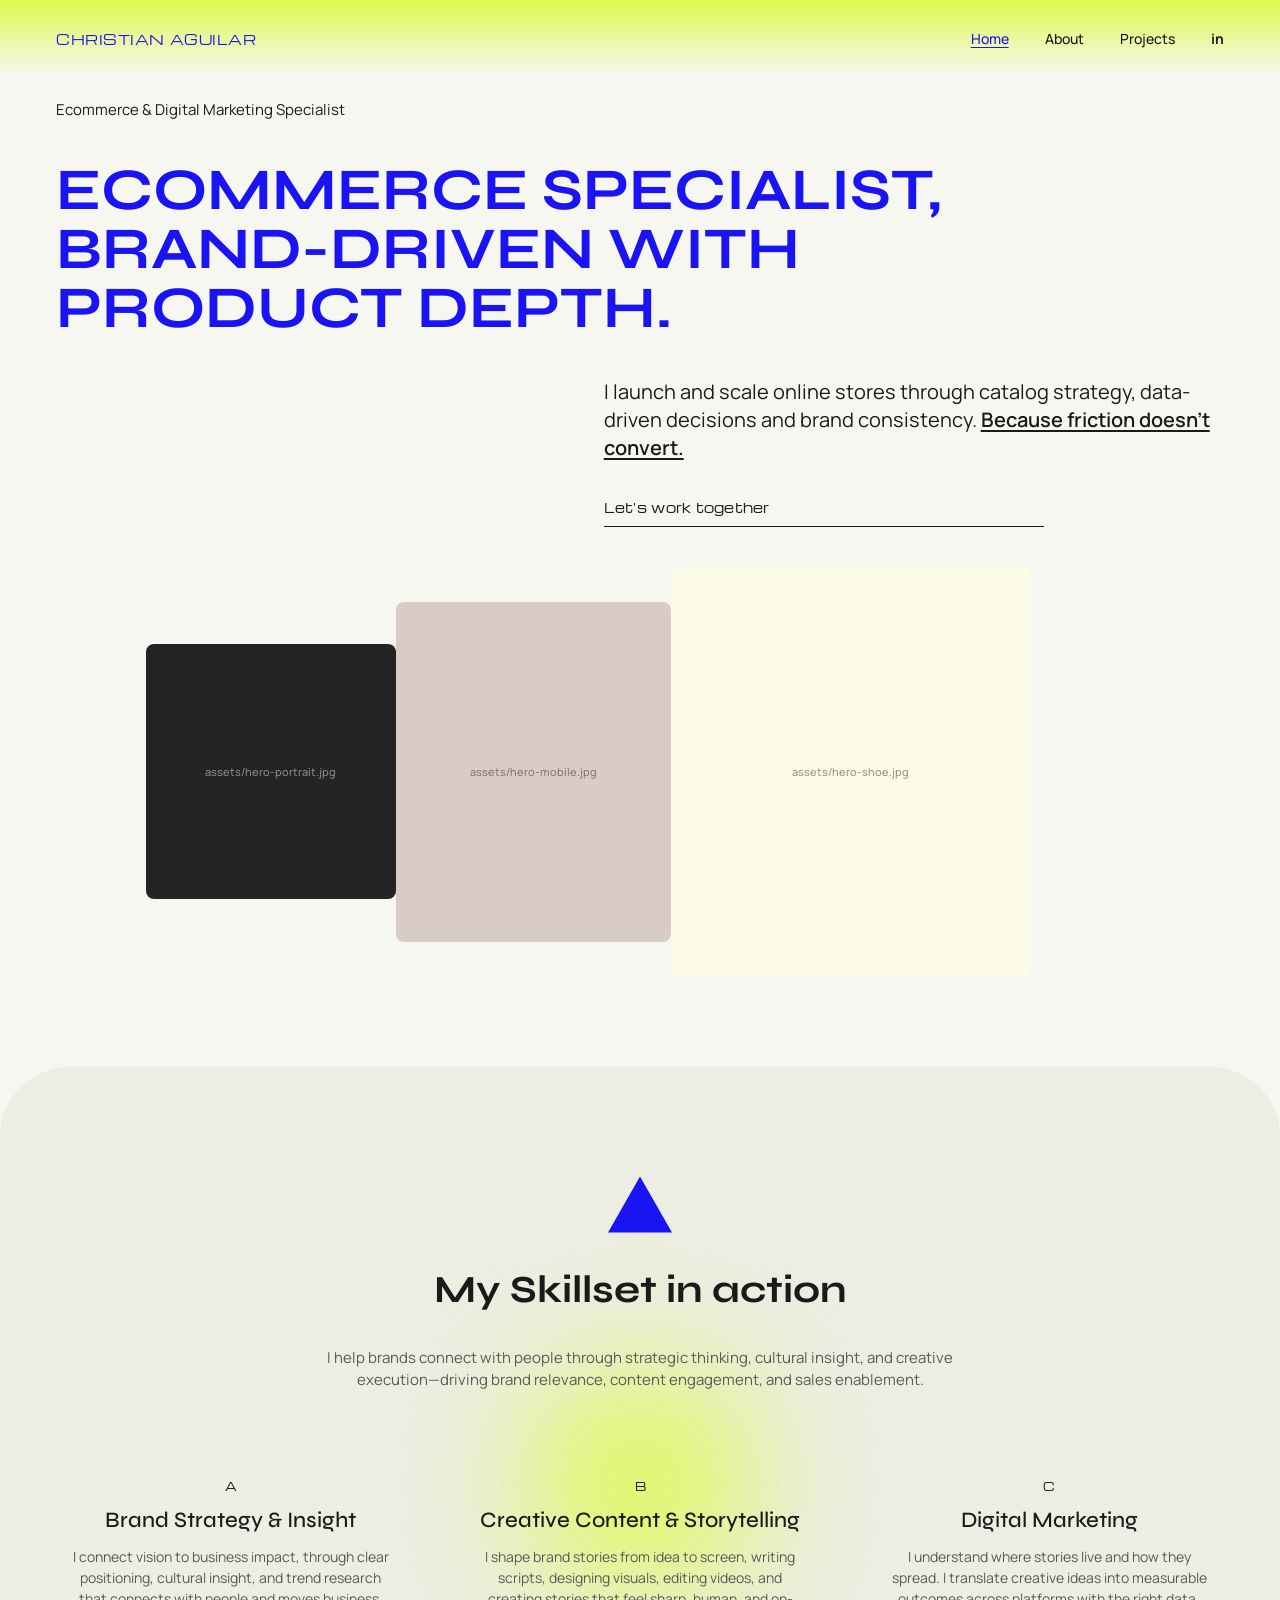
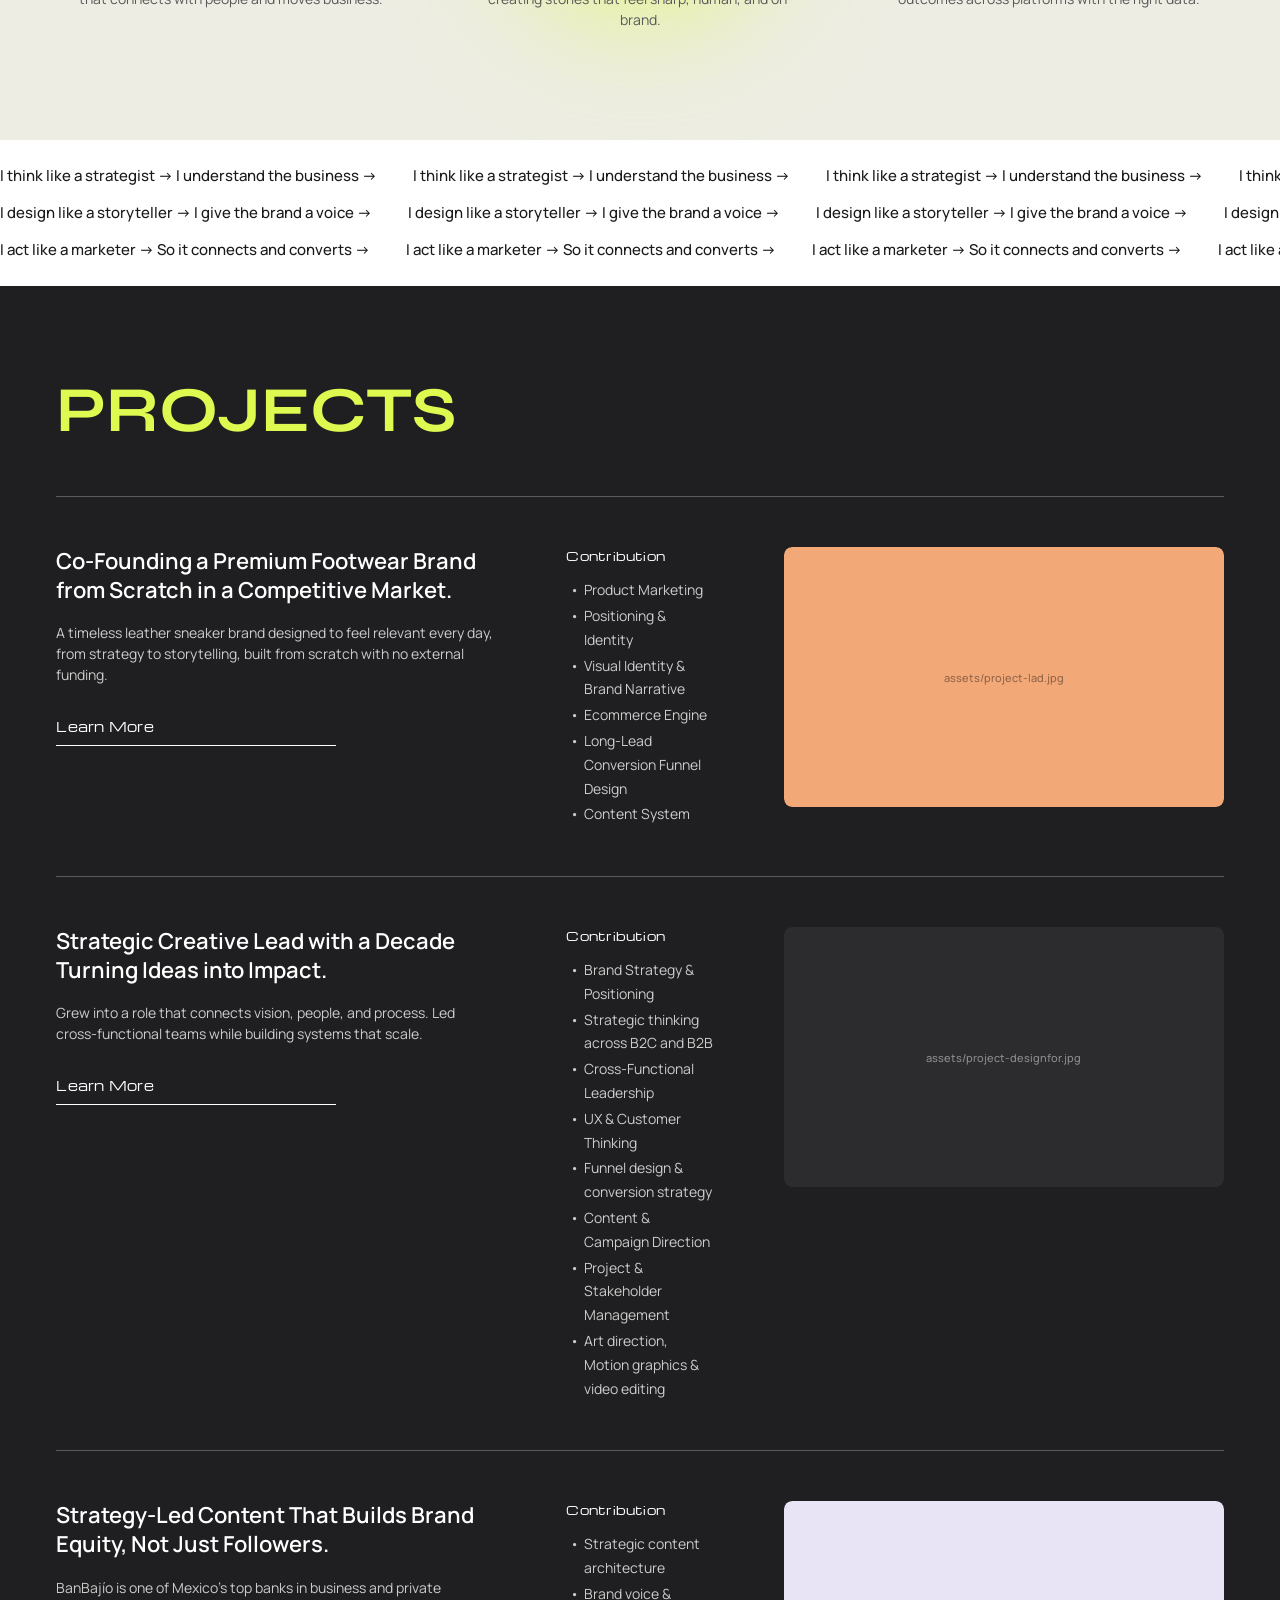
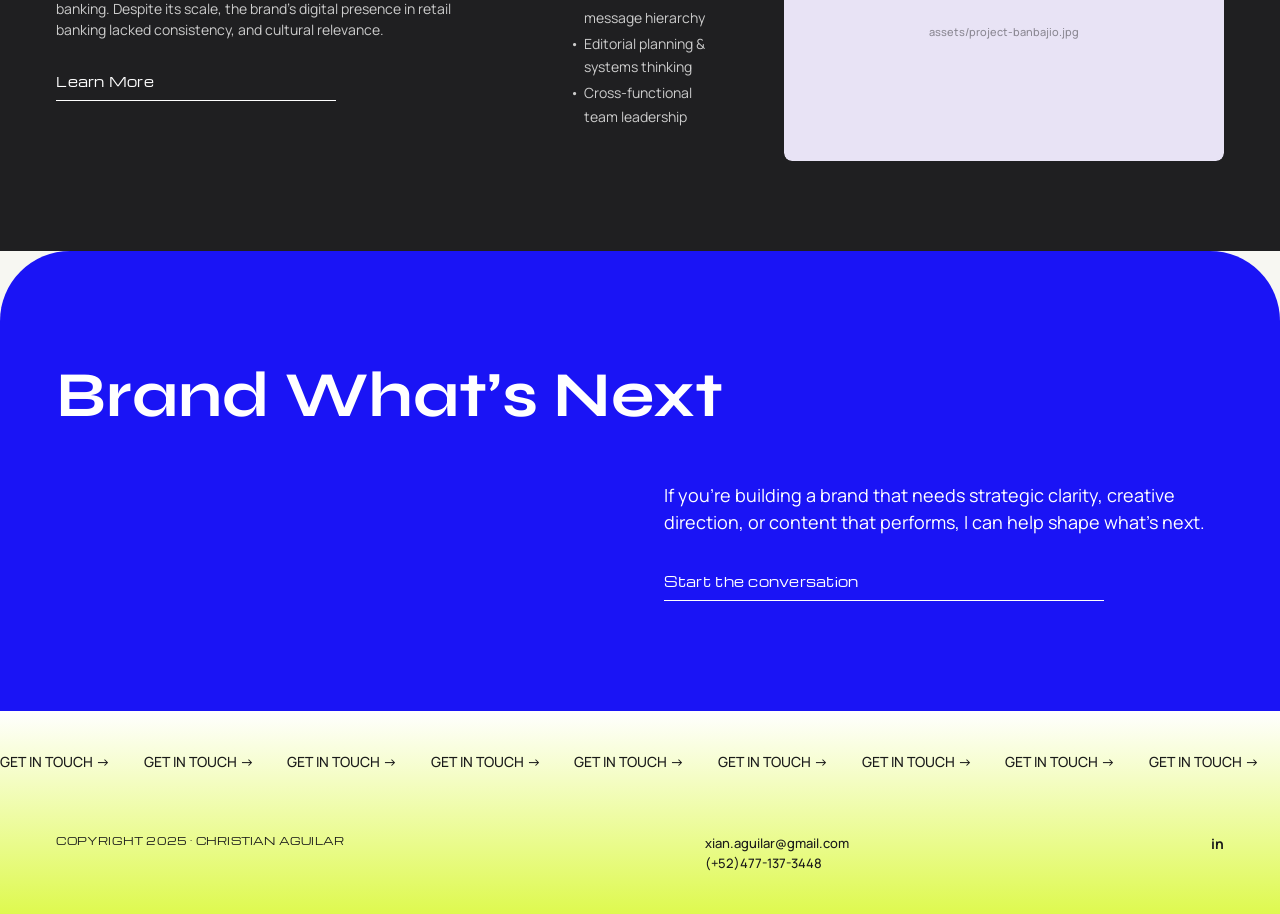
==== index.html @ 2eecaa53 "Add files via upload" ====
<!doctype html>
<html lang="en">
<head>
<meta charset="utf-8">
<meta name="viewport" content="width=device-width, initial-scale=1">
<title>Christian Aguilar — Ecommerce &amp; Digital Marketing Specialist</title>
<meta name="description" content="Ecommerce and digital marketing specialist, brand-driven with product depth. I launch and scale online stores through catalog strategy, data-driven decisions and brand consistency.">
<link rel="preconnect" href="https://fonts.googleapis.com">
<link rel="preconnect" href="https://fonts.gstatic.com" crossorigin>
<link href="https://fonts.googleapis.com/css2?family=Manrope:wght@300;400;500;600;700&family=Michroma&family=Syne:wght@500;700&display=swap" rel="stylesheet">
<link rel="stylesheet" href="css/styles.css">
</head>
<body>
<header class="site-header"><a class="logo" href="index.html">CHRISTIAN AGUILAR</a><nav aria-label="Main"><a href="index.html" class="current">Home</a><a href="index.html#about">About</a><a href="index.html#projects">Projects</a><a href="#" class="in" aria-label="LinkedIn">in</a></nav></header>
<main>
<section class="hero">
  <div class="wrap">
    <p class="eyebrow">Ecommerce &amp; Digital Marketing Specialist</p>
    <h1>Ecommerce specialist, brand-driven with product depth.</h1>
    <div class="intro">
      <div class="intro-col">
        <p>I launch and scale online stores through catalog strategy, data-driven decisions and brand consistency. <strong class="ul">Because friction doesn’t convert.</strong></p>
        <a class="link" href="mailto:xian.aguilar@gmail.com">Let's work together</a>
      </div>
    </div>
    <div class="hero-images">
      <div class="slot g250 dark" data-img="hero-portrait" data-label="assets/hero-portrait.jpg" style="--ar:250/255;--c:#242426" role="img" aria-label="Portrait"></div>
      <div class="slot g275" data-img="hero-mobile" data-label="assets/hero-mobile.jpg" style="--ar:275/340;--c:#d9ccc4" role="img" aria-label="Mobile storefront mockup"></div>
      <div class="slot g360" data-img="hero-shoe" data-label="assets/hero-shoe.jpg" style="--ar:360/410;--c:#fbfbe6" role="img" aria-label="Product shoe"></div>
    </div>
  </div>
</section>
<section class="skillset" id="about">
  <span class="triangle" aria-hidden="true"></span>
  <h2>My Skillset in action</h2>
  <p class="lead">I help brands connect with people through strategic thinking, cultural insight, and creative execution—driving brand relevance, content engagement, and sales enablement.</p>
  <div class="skills"><div class="skill"><span class="letter">A</span><h3>Brand Strategy &amp; Insight</h3><p>I connect vision to business impact, through clear positioning, cultural insight, and trend research that connects with people and moves business.</p></div><div class="skill"><span class="letter">B</span><h3>Creative Content &amp; Storytelling</h3><p>I shape brand stories from idea to screen, writing scripts, designing visuals, editing videos, and creating stories that feel sharp, human, and on-brand.</p></div><div class="skill"><span class="letter">C</span><h3>Digital Marketing</h3><p>I understand where stories live and how they spread. I translate creative ideas into measurable outcomes across platforms with the right data.</p></div></div>
</section>
<section class="marquees" aria-label="How I work">
  <div class="marquee" aria-hidden="true"><div class="marquee-track"><div class="group"><span>I think like a strategist → I understand the business →</span><span>I think like a strategist → I understand the business →</span><span>I think like a strategist → I understand the business →</span><span>I think like a strategist → I understand the business →</span><span>I think like a strategist → I understand the business →</span><span>I think like a strategist → I understand the business →</span></div><div class="group"><span>I think like a strategist → I understand the business →</span><span>I think like a strategist → I understand the business →</span><span>I think like a strategist → I understand the business →</span><span>I think like a strategist → I understand the business →</span><span>I think like a strategist → I understand the business →</span><span>I think like a strategist → I understand the business →</span></div></div></div>
  <div class="marquee rev" aria-hidden="true"><div class="marquee-track"><div class="group"><span>I design like a storyteller → I give the brand a voice →</span><span>I design like a storyteller → I give the brand a voice →</span><span>I design like a storyteller → I give the brand a voice →</span><span>I design like a storyteller → I give the brand a voice →</span><span>I design like a storyteller → I give the brand a voice →</span><span>I design like a storyteller → I give the brand a voice →</span></div><div class="group"><span>I design like a storyteller → I give the brand a voice →</span><span>I design like a storyteller → I give the brand a voice →</span><span>I design like a storyteller → I give the brand a voice →</span><span>I design like a storyteller → I give the brand a voice →</span><span>I design like a storyteller → I give the brand a voice →</span><span>I design like a storyteller → I give the brand a voice →</span></div></div></div>
  <div class="marquee" aria-hidden="true"><div class="marquee-track"><div class="group"><span>I act like a marketer → So it connects and converts →</span><span>I act like a marketer → So it connects and converts →</span><span>I act like a marketer → So it connects and converts →</span><span>I act like a marketer → So it connects and converts →</span><span>I act like a marketer → So it connects and converts →</span><span>I act like a marketer → So it connects and converts →</span></div><div class="group"><span>I act like a marketer → So it connects and converts →</span><span>I act like a marketer → So it connects and converts →</span><span>I act like a marketer → So it connects and converts →</span><span>I act like a marketer → So it connects and converts →</span><span>I act like a marketer → So it connects and converts →</span><span>I act like a marketer → So it connects and converts →</span></div></div></div>
</section>
<section class="projects" id="projects">
  <h2>Projects</h2>
  <article class="project"><div class="project-info"><h3>Co-Founding a Premium Footwear Brand from Scratch in a Competitive Market.</h3><p>A timeless leather sneaker brand designed to feel relevant every day, from strategy to storytelling, built from scratch with no external funding.</p><a class="link" href="lad.html">Learn More</a></div><div class="project-contrib"><h4>Contribution</h4><ul class="dots"><li>Product Marketing</li><li>Positioning &amp; Identity</li><li>Visual Identity &amp; Brand Narrative</li><li>Ecommerce Engine</li><li>Long-Lead Conversion Funnel Design</li><li>Content System</li></ul></div><a class="project-img" href="lad.html" tabindex="-1" aria-hidden="true"><div class="slot " data-img="project-lad" data-label="assets/project-lad.jpg" style="--ar:440/260;--c:#f3a878" role="img" aria-label="L-A-D premium footwear brand"></div></a></article><article class="project"><div class="project-info"><h3>Strategic Creative Lead with a Decade Turning Ideas into Impact.</h3><p>Grew into a role that connects vision, people, and process. Led cross-functional teams while building systems that scale.</p><a class="link" href="designfor.html">Learn More</a></div><div class="project-contrib"><h4>Contribution</h4><ul class="dots"><li>Brand Strategy &amp; Positioning</li><li>Strategic thinking across B2C and B2B</li><li>Cross-Functional Leadership</li><li>UX &amp; Customer Thinking</li><li>Funnel design &amp; conversion strategy</li><li>Content &amp; Campaign Direction</li><li>Project &amp; Stakeholder Management</li><li>Art direction, Motion graphics &amp; video editing</li></ul></div><a class="project-img" href="designfor.html" tabindex="-1" aria-hidden="true"><div class="slot dark" data-img="project-designfor" data-label="assets/project-designfor.jpg" style="--ar:440/260;--c:#2c2c2e" role="img" aria-label="Designfor brand and web work"></div></a></article><article class="project"><div class="project-info"><h3>Strategy-Led Content That Builds Brand Equity, Not Just Followers.</h3><p>BanBajío is one of Mexico's top banks in business and private banking. Despite its scale, the brand's digital presence in retail banking lacked consistency, and cultural relevance.</p><a class="link" href="banbajio.html">Learn More</a></div><div class="project-contrib"><h4>Contribution</h4><ul class="dots"><li>Strategic content architecture</li><li>Brand voice &amp; message hierarchy</li><li>Editorial planning &amp; systems thinking</li><li>Cross-functional team leadership</li></ul></div><a class="project-img" href="banbajio.html" tabindex="-1" aria-hidden="true"><div class="slot " data-img="project-banbajio" data-label="assets/project-banbajio.jpg" style="--ar:440/260;--c:#e8e3f5" role="img" aria-label="BanBajío content collage"></div></a></article>
</section>
<section class="cta-section">
  <h2>Brand What’s Next</h2>
  <div class="cta-body"><div>
    <p>If you're building a brand that needs strategic clarity, creative direction, or content that performs, I can help shape what's next.</p>
    <a class="link" href="mailto:xian.aguilar@gmail.com">Start the conversation</a>
  </div></div>
</section>
</main>
<footer class="site-footer"><div class="marquee" aria-hidden="true"><div class="marquee-track"><div class="group"><span>GET IN TOUCH →</span><span>GET IN TOUCH →</span><span>GET IN TOUCH →</span><span>GET IN TOUCH →</span><span>GET IN TOUCH →</span><span>GET IN TOUCH →</span></div><div class="group"><span>GET IN TOUCH →</span><span>GET IN TOUCH →</span><span>GET IN TOUCH →</span><span>GET IN TOUCH →</span><span>GET IN TOUCH →</span><span>GET IN TOUCH →</span></div></div></div><div class="footer-info"><p class="copy">COPYRIGHT 2025 · CHRISTIAN AGUILAR</p><p class="contact"><a href="mailto:xian.aguilar@gmail.com">xian.aguilar@gmail.com</a><br><a href="tel:+524771373448">(+52)477-137-3448</a></p><a href="#" class="in" aria-label="LinkedIn">in</a></div></footer>
<script src="js/main.js" defer></script>
</body>
</html>
---- css/styles.css ----
:root{
  --blue:#1a14f5; --lime:#def94f; --lime-b:#d9f24d; --dark:#1f1f21; --cream:#f7f7f2;
  --beige:#edede3; --lav:#ededf7; --ink:#1a1a1a; --muted:#595959; --olive:#8c9e33;
  --pad:clamp(20px,4.4vw,64px);
}
*{box-sizing:border-box;margin:0;padding:0}
html{scroll-behavior:smooth}
body{font-family:Manrope,system-ui,-apple-system,Segoe UI,sans-serif;background:var(--cream);color:var(--ink);line-height:1.55;-webkit-font-smoothing:antialiased;overflow-x:hidden}
a{color:inherit}
img,svg{display:block;max-width:100%}
h1,h2,h3,h4{font-family:Syne,Manrope,sans-serif;font-weight:700;line-height:1.1}
p{font-size:14px}
.muted{color:var(--muted)}

/* ---------- header ---------- */
.site-header{display:flex;justify-content:space-between;align-items:center;gap:20px;padding:28px var(--pad);background:linear-gradient(180deg,var(--lime),var(--cream))}
.logo{font:400 13px Michroma,sans-serif;letter-spacing:.04em;color:var(--blue);text-decoration:none;white-space:nowrap}
.site-header nav{display:flex;gap:36px;font-size:14px;font-weight:500}
.site-header nav a{text-decoration:none;transition:opacity .2s}
.site-header nav a:hover{opacity:.55}
.site-header nav a.current{color:var(--blue);text-decoration:underline;text-underline-offset:3px}
.site-header nav a.in{font-weight:700}

/* ---------- shared bits ---------- */
.link,.cta{display:inline-block;font:400 13px Michroma,sans-serif;letter-spacing:.02em;text-decoration:none;padding-bottom:10px;border-bottom:1px solid currentColor;min-width:min(440px,100%);transition:transform .25s,opacity .25s}
.link:hover{transform:translateX(6px);opacity:.75}
.slot{position:relative;overflow:hidden;border-radius:8px;background:var(--c,#ddd);aspect-ratio:var(--ar,4/3);width:100%}
.slot::after{content:attr(data-label);position:absolute;inset:0;display:grid;place-items:center;padding:12px;text-align:center;font:500 11px Manrope,sans-serif;color:rgba(0,0,0,.4);word-break:break-all}
.slot.dark::after,.slot.phone::after{color:rgba(255,255,255,.45)}
.slot.loaded::after{display:none}
.slot img{position:absolute;inset:0;width:100%;height:100%;object-fit:cover}
.slot.phone{border-radius:28px}
.ul{text-decoration:underline;text-underline-offset:3px;font-weight:600}

/* ---------- marquee ---------- */
.marquee{overflow:hidden;white-space:nowrap}
.marquee-track{display:flex;width:max-content;animation:scroll 45s linear infinite}
.marquee.rev .marquee-track{animation-direction:reverse}
.marquee .group{display:flex}
.marquee .group span{padding-right:2.4em}
@keyframes scroll{to{transform:translateX(-50%)}}
@media (prefers-reduced-motion:reduce){.marquee-track{animation:none}}

/* ---------- home: hero ---------- */
.hero{padding:20px var(--pad) 90px}
.eyebrow{font-size:15px}
.hero h1{margin-top:40px;font-size:clamp(34px,4.6vw,64px);line-height:1;text-transform:uppercase;color:var(--blue);max-width:1000px}
.intro{display:flex;justify-content:flex-end;margin-top:40px}
.intro-col{width:min(620px,100%);display:grid;gap:36px;justify-items:start}
.intro-col p{font-size:20px;line-height:1.4}
.hero-images{display:flex;align-items:center;width:min(885px,100%);margin:40px 0 0 clamp(0px,7vw,100px)}
.hero-images .slot{flex:1 1 0}
.hero-images .g250{flex-grow:250}.hero-images .g275{flex-grow:275}.hero-images .g360{flex-grow:360}

/* ---------- home: skillset ---------- */
.skillset{position:relative;overflow:hidden;background:var(--beige);border-radius:70px 70px 0 0;padding:110px var(--pad);text-align:center;display:grid;justify-items:center;gap:36px}
.skillset::before{content:"";position:absolute;width:220px;height:220px;border-radius:50%;background:var(--lime);filter:blur(70px);left:50%;top:62%;transform:translate(-50%,-50%)}
.skillset>*{position:relative}
.triangle{width:64px;height:56px;background:var(--blue);clip-path:polygon(50% 0,100% 100%,0 100%)}
.skillset h2{font-size:clamp(28px,3vw,40px)}
.lead{max-width:640px;font-size:15px;color:var(--muted);line-height:1.5}
.skills{display:grid;grid-template-columns:repeat(3,1fr);gap:60px;padding-top:50px;width:100%}
.skill{display:grid;gap:14px;justify-items:center;align-content:start}
.skill .letter{font:400 11px Michroma,sans-serif}
.skill h3{font-weight:500;font-size:22px}
.skill p{max-width:330px;color:var(--muted);line-height:1.5}

/* ---------- home: marquees ---------- */
.marquees{background:#fff;padding:24px 0;display:grid;gap:14px;font-size:15px;font-weight:500}

/* ---------- home: projects ---------- */
.projects{background:var(--dark);color:#fff;padding:90px var(--pad) 40px}
.projects h2{color:var(--lime);font-size:clamp(40px,5vw,64px);text-transform:uppercase;margin-bottom:50px}
.project{display:grid;grid-template-columns:minmax(0,440px) minmax(0,1fr) minmax(0,440px);gap:70px;padding:50px 0;border-top:1px solid #59595e;align-items:start}
.project-info{display:grid;gap:18px;align-content:start;justify-items:start}
.project-info h3{font-family:Manrope,sans-serif;font-weight:600;font-size:22px;line-height:1.3}
.project-info p{color:#ccc;line-height:1.5}
.project-info .link{margin-top:14px;min-width:min(280px,100%)}
.project-contrib h4{font:400 12px Michroma,sans-serif;letter-spacing:.02em;margin-bottom:14px}
.dots{list-style:none;display:grid;gap:2px}
.dots li{font-size:14px;color:#ccc;line-height:1.7;padding-left:18px;position:relative}
.dots li::before{content:"•";position:absolute;left:4px}
.project-img{display:block;border-radius:8px;overflow:hidden}
.project-img .slot{transition:transform .5s}
.project-img:hover .slot{transform:scale(1.04)}

/* ---------- home: CTA ---------- */
.cta-section{background:var(--blue);color:#fff;border-radius:70px 70px 0 0;padding:110px var(--pad)}
.cta-section h2{font-size:clamp(40px,5vw,64px)}
.cta-body{display:flex;justify-content:flex-end;margin-top:50px}
.cta-body>div{width:min(560px,100%);display:grid;gap:36px;justify-items:start}
.cta-body p{font-size:18px;line-height:1.5}

/* ---------- footer ---------- */
.site-footer{background:linear-gradient(180deg,#fff,var(--lime));padding:40px 0}
.site-footer .marquee{font-size:14px;font-weight:500}
.footer-info{display:flex;justify-content:space-between;gap:24px;flex-wrap:wrap;padding:60px var(--pad) 0}
.copy{font:400 10px Michroma,sans-serif;letter-spacing:.02em}
.contact{font-size:13px;font-weight:500;line-height:1.6}
.contact a,.footer-info .in{text-decoration:none}
.footer-info .in{font-weight:700;font-size:14px}

/* ---------- case pages ---------- */
.case-title{padding:30px var(--pad)}
.case-title h1{font-size:clamp(30px,3.9vw,46px);text-transform:uppercase;color:var(--blue);max-width:1000px;line-height:1.1}
.info{display:grid;grid-template-columns:300px 300px minmax(0,1fr);gap:60px;padding:30px var(--pad)}
.info h2{font-size:18px;font-weight:500;margin-bottom:14px}
.info h2.client{font-size:20px;font-weight:700;text-decoration:underline;text-underline-offset:4px}
.info p{margin-bottom:14px;color:var(--muted);line-height:1.55;font-size:13px}
.info .muted{font-size:13px}
.blist{list-style:none;display:grid;gap:12px}
.blist li{position:relative;padding-left:14px;font-size:13px;line-height:1.5}
.blist li::before{content:"•";position:absolute;left:0}
.blist strong{display:block;font-weight:700}
.blist span{display:block;color:var(--muted);font-size:12px;line-height:1.5}
.blist.plain{gap:8px}

.figure,.hero-shot,.duo{padding:40px var(--pad)}
.figure .slot{max-width:1000px;margin:0 auto}
.figure figcaption{text-align:center;font-size:12px;color:var(--muted);margin-top:16px}
.hero-shot .slot{max-width:640px;margin:0 auto}
.duo{display:flex;justify-content:center;gap:clamp(16px,4vw,60px)}
.duo .slot{flex:1 1 0;max-width:560px}

.approach{background:var(--lav);padding:90px var(--pad);display:grid;grid-template-columns:minmax(0,520px) minmax(0,1fr);gap:110px;align-items:start}
.approach h2{font-size:20px;font-weight:500;color:var(--blue);margin-bottom:16px}
.intro-p{color:var(--muted);line-height:1.55;font-size:13px;margin-bottom:18px}
.stats{display:grid;grid-template-columns:repeat(auto-fit,minmax(170px,1fr));gap:20px;align-items:start}
.stat{display:grid;gap:14px}
.card{background:#fff;border:2px solid var(--lime-b);padding:22px 20px;display:grid;gap:8px;min-height:180px;align-content:space-between}
.card h3{font-size:16px;font-weight:500}
.num{font-family:Syne,sans-serif;font-weight:700;font-size:clamp(34px,3.4vw,46px);color:var(--blue);text-align:center;white-space:nowrap;line-height:1.1}
.cap{font-size:12px;color:var(--muted);text-align:center}
.sub{font-size:11px;color:var(--muted);text-align:center}

.steps{padding:90px var(--pad);display:grid;justify-items:center;gap:26px;text-align:center}
.steps h2{font-size:clamp(28px,3.4vw,40px);text-transform:uppercase;color:var(--blue)}
.sub-title{font-weight:500;font-size:16px;color:var(--blue)}
.steps hr{width:min(900px,100%);border:0;border-top:1px solid var(--blue)}
.step-grid{display:grid;grid-template-columns:repeat(4,minmax(0,1fr));gap:20px;padding-top:20px;width:100%}
.step{background:#fff;border:1px solid var(--blue);border-radius:6px;padding:28px 22px;display:grid;gap:14px;justify-items:center;align-content:start;transition:transform .3s,box-shadow .3s}
.step:hover{transform:translateY(-6px);box-shadow:0 14px 30px rgba(26,20,245,.12)}
.step svg{width:56px;height:56px;fill:none;stroke:var(--blue);stroke-width:2.5;stroke-linecap:round;stroke-linejoin:round}
.step svg .f{fill:var(--blue)}
.step h3{font-size:18px;font-weight:500;color:var(--blue)}
.step p{font-size:12px;color:var(--muted);line-height:1.5}

.split{display:grid;grid-template-columns:minmax(0,560px) minmax(0,1fr);gap:90px;padding:90px var(--pad);align-items:center}
.split .stack{display:grid;gap:24px}
.takeaways h2{font-size:18px;font-weight:500;color:var(--blue);margin-bottom:16px}
.split.white{background:#fff;border-radius:70px 70px 0 0;grid-template-columns:minmax(0,740px) minmax(0,1fr)}
.grid3{display:grid;grid-template-columns:repeat(3,1fr);gap:24px}

.testimonial{display:grid;grid-template-columns:minmax(0,380px) minmax(0,1fr);gap:100px;padding:80px var(--pad);align-items:center}
.testimonial blockquote{display:grid;gap:14px}
.testimonial blockquote p{font-size:15px;line-height:1.65}
.testimonial footer{display:grid;gap:6px;font-size:13px;color:var(--muted)}
.testimonial cite{font-style:normal;font-weight:600;color:var(--blue);text-decoration:underline;text-underline-offset:3px}

.dark-work{background:var(--dark);color:#fff;padding:90px var(--pad);display:grid;gap:70px}
.dark-work .split-dark{display:grid;grid-template-columns:minmax(0,640px) minmax(0,1fr);gap:90px;align-items:start}
.dark-work .stack{display:grid;gap:20px}
.dark-work .takeaways h2{color:#fff}
.dark-work .blist span{color:#ccc}
.dark-work .duo{padding:0}

.story{display:grid;grid-template-columns:minmax(0,640px) minmax(0,1fr);gap:80px;padding:80px var(--pad);align-items:start}
.story-text{display:grid;gap:22px}
.story-text p{color:var(--muted);line-height:1.55;font-size:13px}
.story-imgs{display:grid;gap:20px}

.gradient-wrap{padding:20px 24px}
.gradient{background:linear-gradient(90deg,#1f8059,#1a7380 50%,#4d4db3);border-radius:40px;padding:70px var(--pad);display:grid;grid-template-columns:minmax(0,520px) minmax(0,1fr);gap:80px;align-items:center;color:#fff}
.gradient .kicker{font-size:13px;font-weight:500;margin-bottom:16px}
.gradient h2{font-size:clamp(28px,3.2vw,38px);text-transform:uppercase;margin-bottom:16px}
.gradient p{font-size:13px;line-height:1.55}
.venn{width:min(420px,100%);justify-self:center}
.venn circle{fill:none;stroke:#fff;stroke-opacity:.55;stroke-width:1}
.venn text{fill:#fff;fill-opacity:.8;font:500 12px Manrope,sans-serif;text-anchor:middle}

.next{background:var(--lime);border-radius:70px 70px 0 0;padding:100px var(--pad) 100px calc(var(--pad) + 126px);display:grid;grid-template-columns:auto minmax(0,560px);gap:70px;align-items:start}
.next h2{font-size:clamp(40px,5vw,64px);color:var(--olive)}
.next-text{display:grid;gap:18px;justify-items:start}
.next-text p{line-height:1.55}
.next-text .link{min-width:min(200px,100%);margin-top:6px}

/* ---------- responsive ---------- */
@media (max-width:1100px){
  .project{grid-template-columns:minmax(0,1fr) minmax(0,1fr);gap:40px}
  .project-img{grid-column:1/-1}
  .info{grid-template-columns:1fr 1fr;gap:40px}
  .info>div:last-child{grid-column:1/-1}
  .approach,.split,.split.white,.dark-work .split-dark,.story,.gradient,.testimonial{grid-template-columns:1fr;gap:50px}
  .next{grid-template-columns:1fr;padding-left:var(--pad);gap:30px}
  .step-grid{grid-template-columns:repeat(2,1fr)}
}
@media (max-width:760px){
  .site-header{flex-wrap:wrap;padding:20px var(--pad)}
  .site-header nav{gap:22px}
  .skills{grid-template-columns:1fr;gap:40px}
  .skillset,.cta-section,.next{border-radius:40px 40px 0 0}
  .project{grid-template-columns:1fr}
  .info{grid-template-columns:1fr}
  .step-grid{grid-template-columns:1fr}
  .hero-images{margin-left:0}
  .duo{flex-direction:column;align-items:center}
  .grid3{grid-template-columns:repeat(2,1fr)}
  .gradient{border-radius:28px;padding:40px var(--pad)}
  .intro-col p{font-size:17px}
}
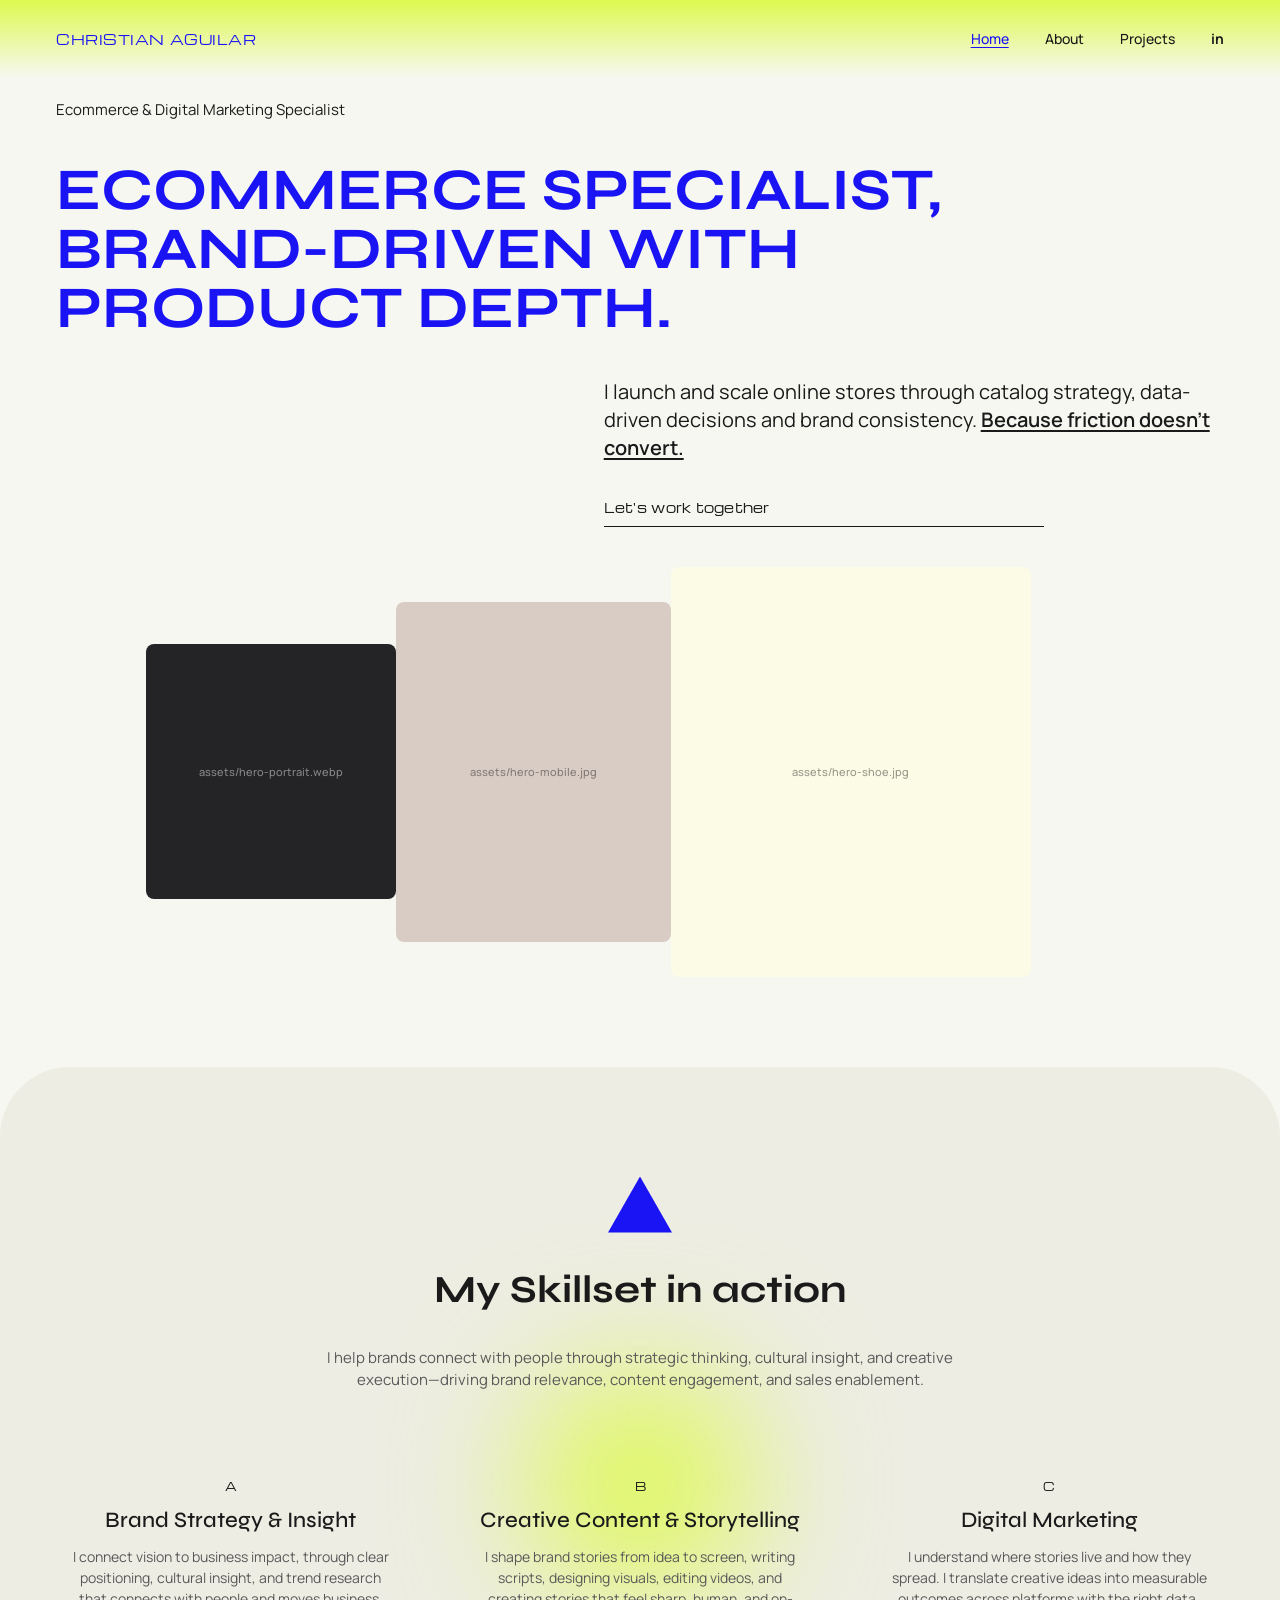
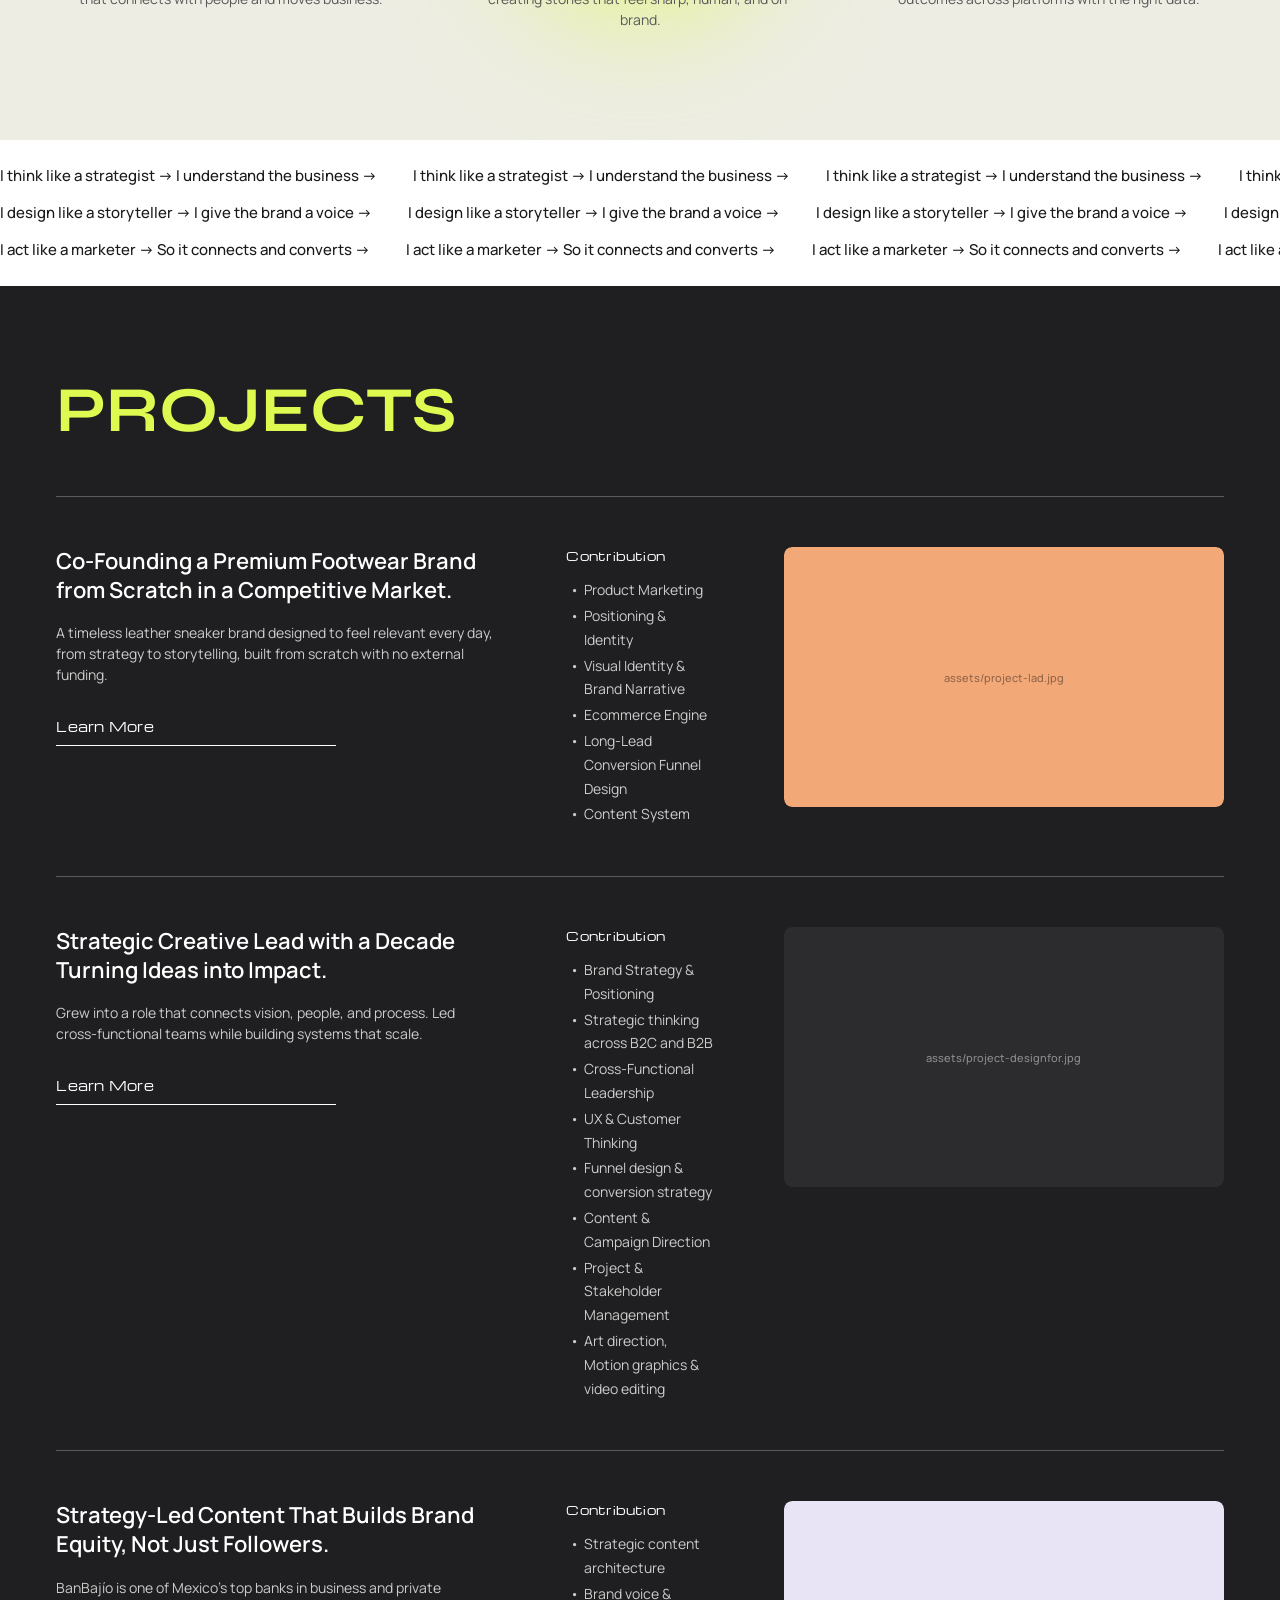
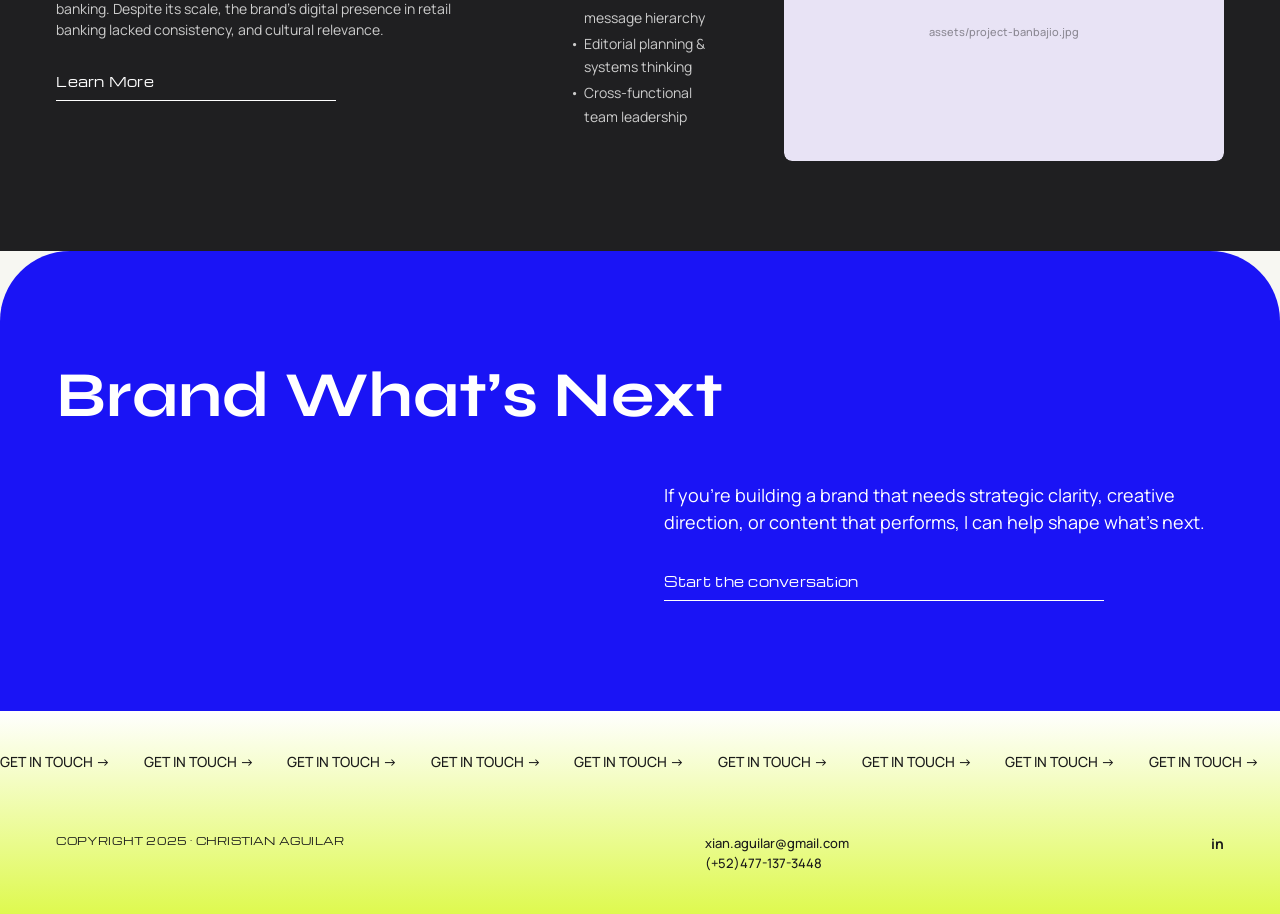
==== commit 9031f580: "Update index.html" ====
--- a/index.html
+++ b/index.html
@@ -24,7 +24,7 @@
       </div>
     </div>
     <div class="hero-images">
-      <div class="slot g250 dark" data-img="hero-portrait" data-label="assets/hero-portrait.jpg" style="--ar:250/255;--c:#242426" role="img" aria-label="Portrait"></div>
+      <div class="slot g250 dark" data-img="hero-portrait" data-label="assets/hero-portrait.webp" style="--ar:250/255;--c:#242426" role="img" aria-label="Portrait"></div>
       <div class="slot g275" data-img="hero-mobile" data-label="assets/hero-mobile.jpg" style="--ar:275/340;--c:#d9ccc4" role="img" aria-label="Mobile storefront mockup"></div>
       <div class="slot g360" data-img="hero-shoe" data-label="assets/hero-shoe.jpg" style="--ar:360/410;--c:#fbfbe6" role="img" aria-label="Product shoe"></div>
     </div>
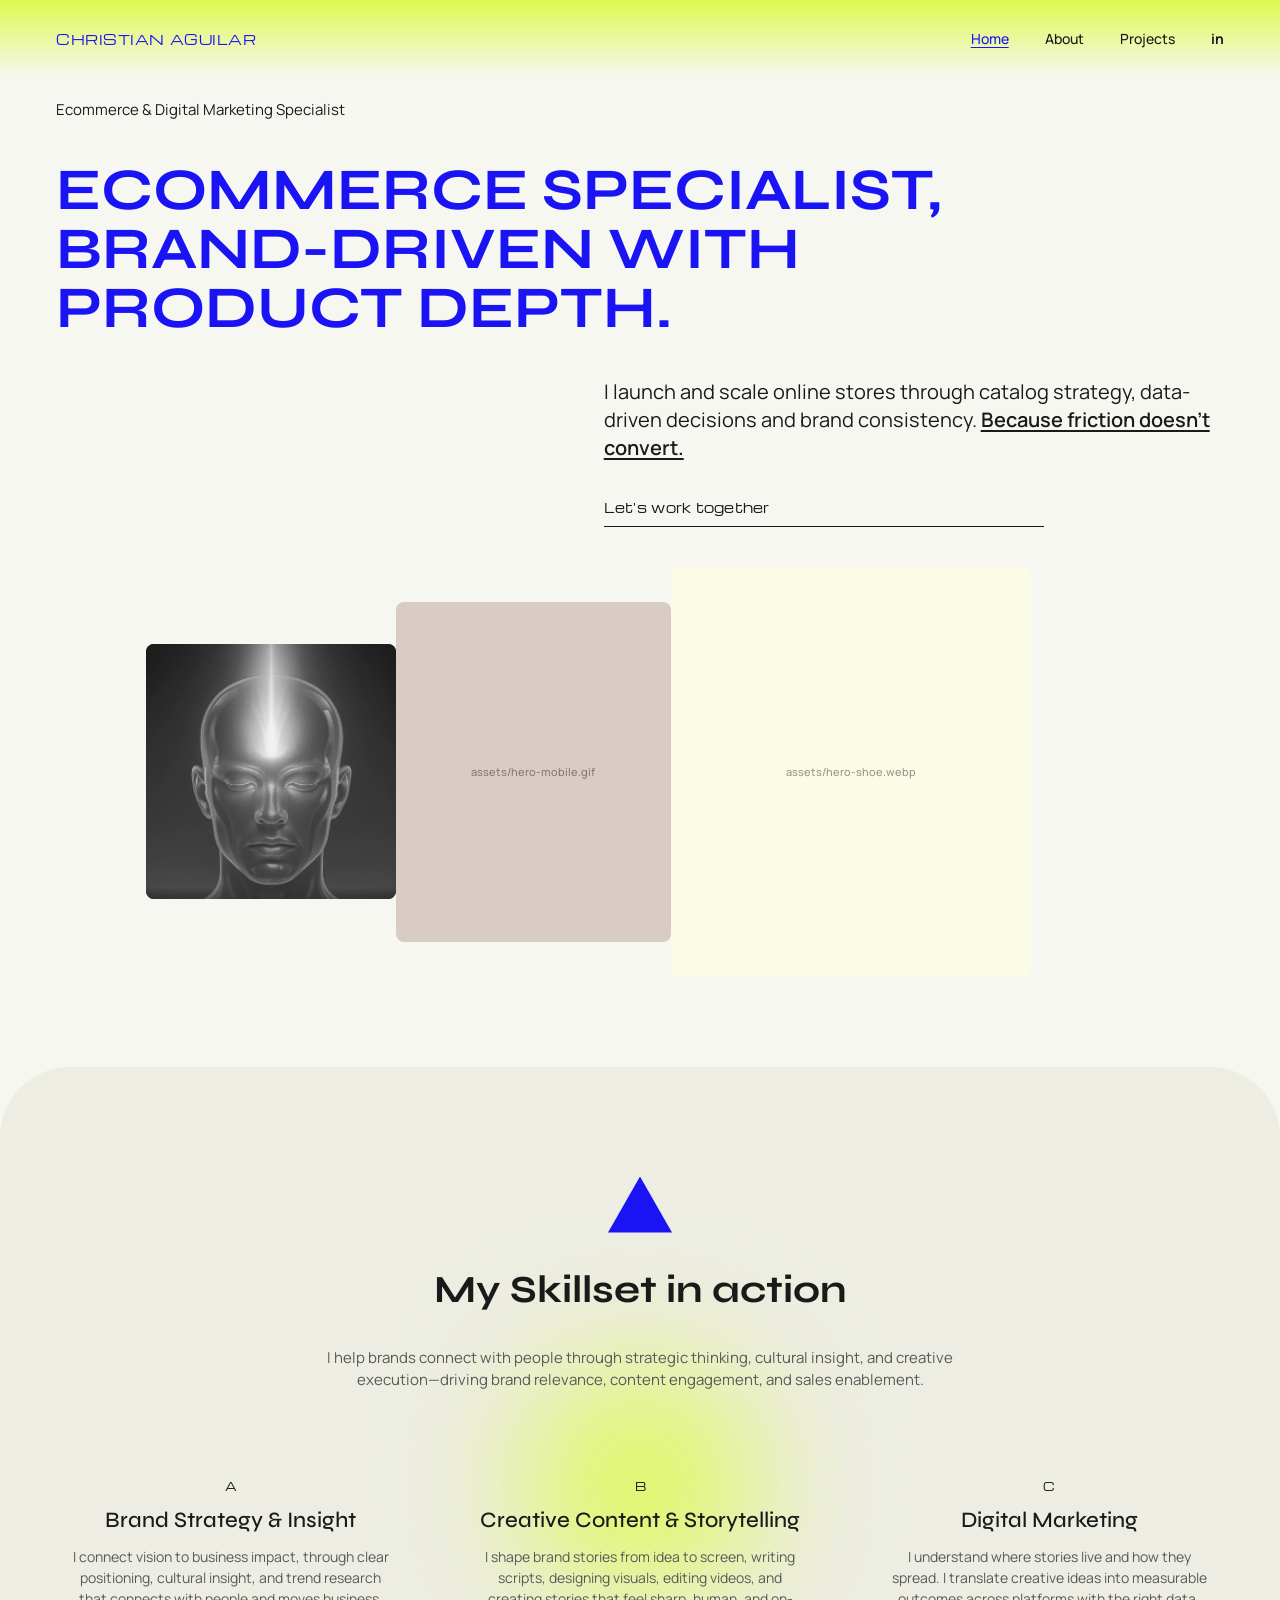
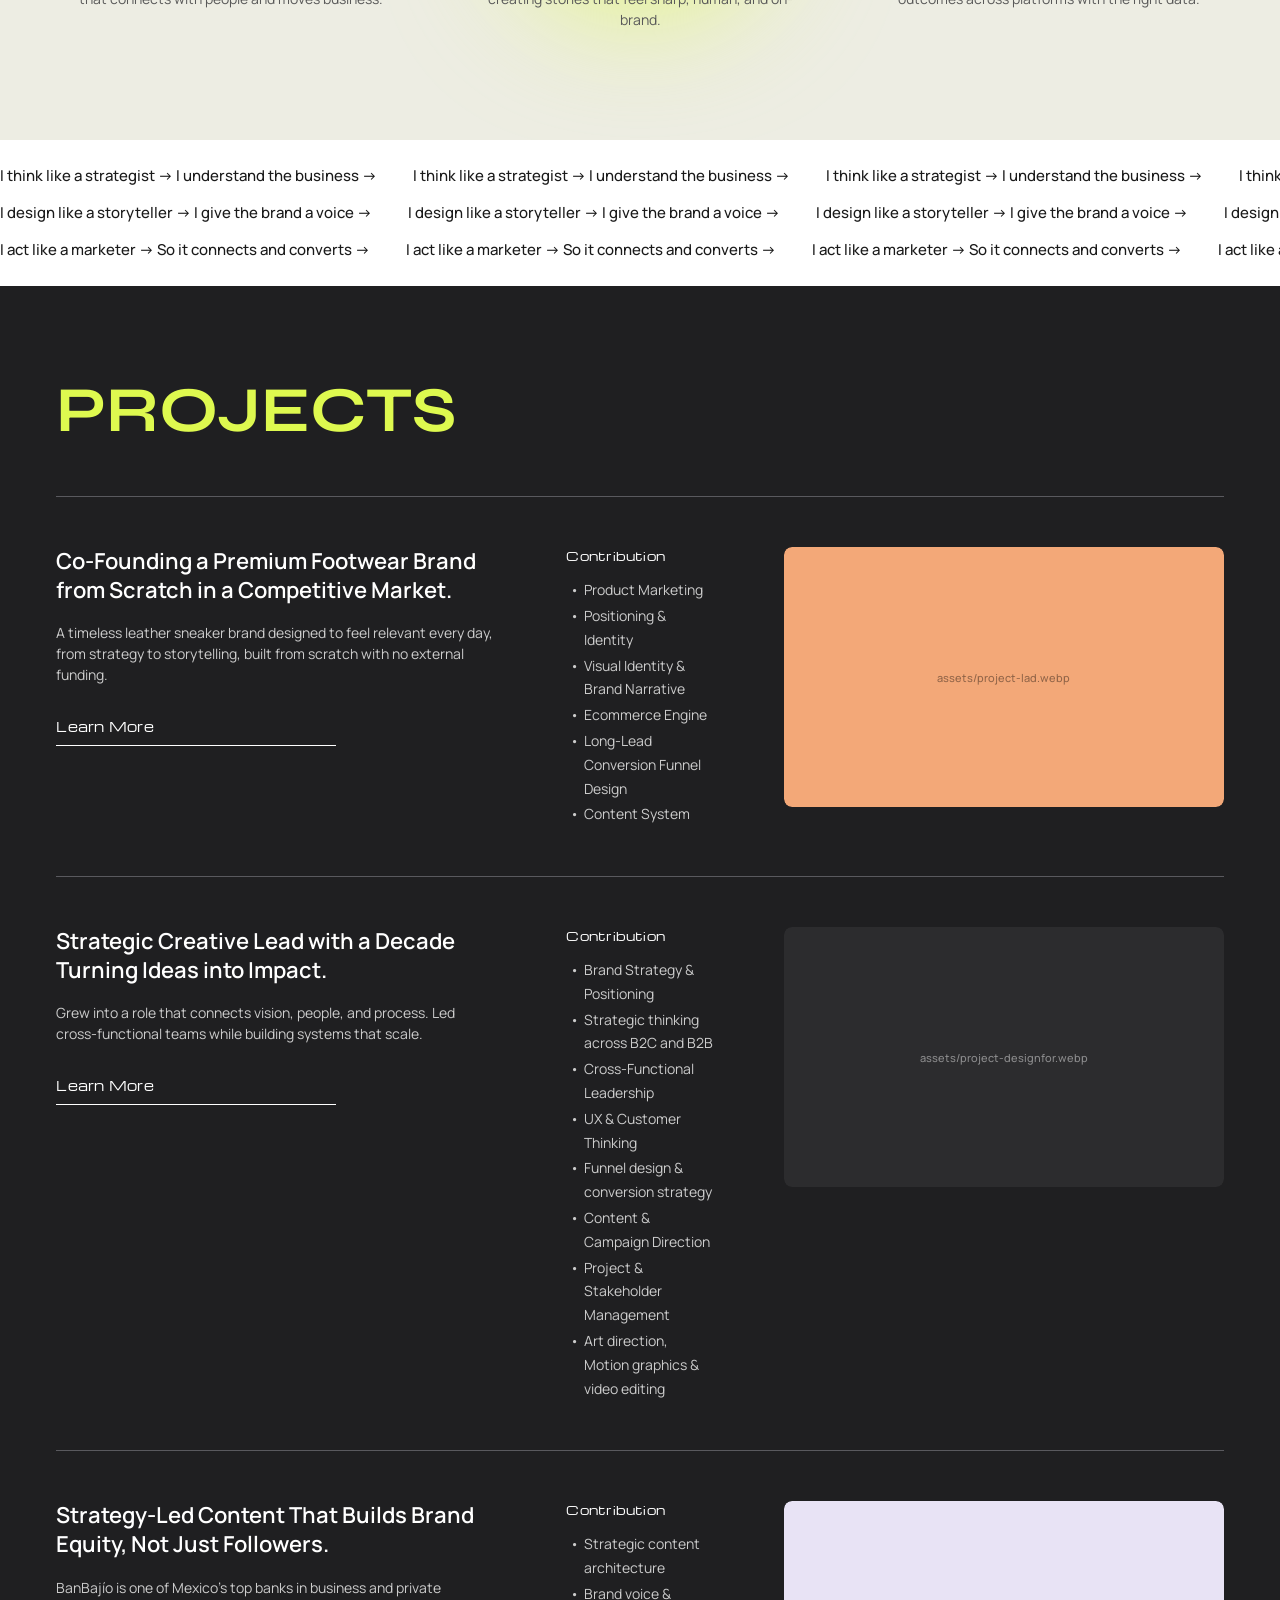
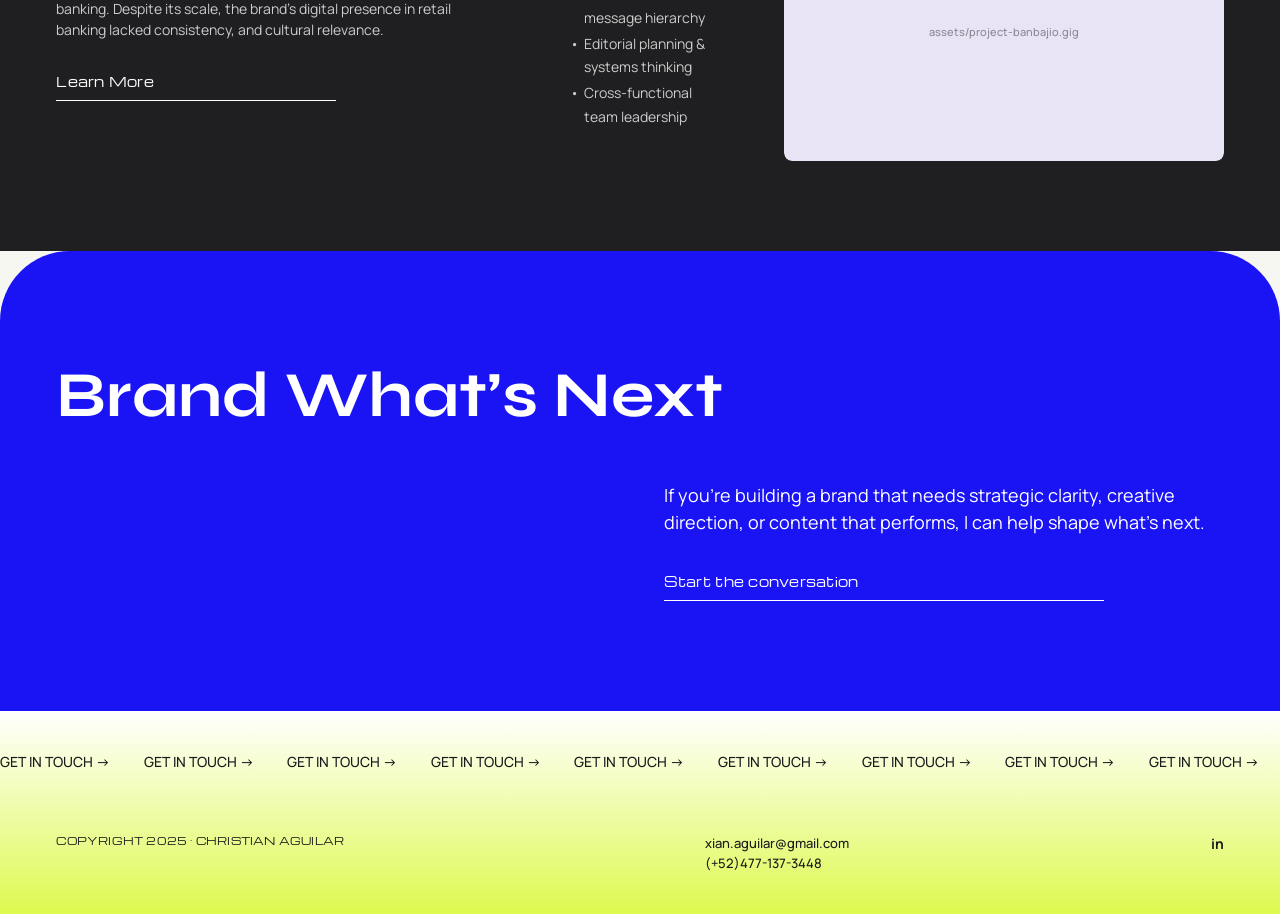
==== commit 3ba9a52c: "Update index.html" ====
--- a/index.html
+++ b/index.html
@@ -25,8 +25,8 @@
     </div>
     <div class="hero-images">
       <div class="slot g250 dark" data-img="hero-portrait" data-label="assets/hero-portrait.webp" style="--ar:250/255;--c:#242426" role="img" aria-label="Portrait"></div>
-      <div class="slot g275" data-img="hero-mobile" data-label="assets/hero-mobile.jpg" style="--ar:275/340;--c:#d9ccc4" role="img" aria-label="Mobile storefront mockup"></div>
-      <div class="slot g360" data-img="hero-shoe" data-label="assets/hero-shoe.jpg" style="--ar:360/410;--c:#fbfbe6" role="img" aria-label="Product shoe"></div>
+      <div class="slot g275" data-img="hero-mobile" data-label="assets/hero-mobile.gif" style="--ar:275/340;--c:#d9ccc4" role="img" aria-label="Mobile storefront mockup"></div>
+      <div class="slot g360" data-img="hero-shoe" data-label="assets/hero-shoe.webp" style="--ar:360/410;--c:#fbfbe6" role="img" aria-label="Product shoe"></div>
     </div>
   </div>
 </section>
@@ -43,7 +43,7 @@
 </section>
 <section class="projects" id="projects">
   <h2>Projects</h2>
-  <article class="project"><div class="project-info"><h3>Co-Founding a Premium Footwear Brand from Scratch in a Competitive Market.</h3><p>A timeless leather sneaker brand designed to feel relevant every day, from strategy to storytelling, built from scratch with no external funding.</p><a class="link" href="lad.html">Learn More</a></div><div class="project-contrib"><h4>Contribution</h4><ul class="dots"><li>Product Marketing</li><li>Positioning &amp; Identity</li><li>Visual Identity &amp; Brand Narrative</li><li>Ecommerce Engine</li><li>Long-Lead Conversion Funnel Design</li><li>Content System</li></ul></div><a class="project-img" href="lad.html" tabindex="-1" aria-hidden="true"><div class="slot " data-img="project-lad" data-label="assets/project-lad.jpg" style="--ar:440/260;--c:#f3a878" role="img" aria-label="L-A-D premium footwear brand"></div></a></article><article class="project"><div class="project-info"><h3>Strategic Creative Lead with a Decade Turning Ideas into Impact.</h3><p>Grew into a role that connects vision, people, and process. Led cross-functional teams while building systems that scale.</p><a class="link" href="designfor.html">Learn More</a></div><div class="project-contrib"><h4>Contribution</h4><ul class="dots"><li>Brand Strategy &amp; Positioning</li><li>Strategic thinking across B2C and B2B</li><li>Cross-Functional Leadership</li><li>UX &amp; Customer Thinking</li><li>Funnel design &amp; conversion strategy</li><li>Content &amp; Campaign Direction</li><li>Project &amp; Stakeholder Management</li><li>Art direction, Motion graphics &amp; video editing</li></ul></div><a class="project-img" href="designfor.html" tabindex="-1" aria-hidden="true"><div class="slot dark" data-img="project-designfor" data-label="assets/project-designfor.jpg" style="--ar:440/260;--c:#2c2c2e" role="img" aria-label="Designfor brand and web work"></div></a></article><article class="project"><div class="project-info"><h3>Strategy-Led Content That Builds Brand Equity, Not Just Followers.</h3><p>BanBajío is one of Mexico's top banks in business and private banking. Despite its scale, the brand's digital presence in retail banking lacked consistency, and cultural relevance.</p><a class="link" href="banbajio.html">Learn More</a></div><div class="project-contrib"><h4>Contribution</h4><ul class="dots"><li>Strategic content architecture</li><li>Brand voice &amp; message hierarchy</li><li>Editorial planning &amp; systems thinking</li><li>Cross-functional team leadership</li></ul></div><a class="project-img" href="banbajio.html" tabindex="-1" aria-hidden="true"><div class="slot " data-img="project-banbajio" data-label="assets/project-banbajio.jpg" style="--ar:440/260;--c:#e8e3f5" role="img" aria-label="BanBajío content collage"></div></a></article>
+  <article class="project"><div class="project-info"><h3>Co-Founding a Premium Footwear Brand from Scratch in a Competitive Market.</h3><p>A timeless leather sneaker brand designed to feel relevant every day, from strategy to storytelling, built from scratch with no external funding.</p><a class="link" href="lad.html">Learn More</a></div><div class="project-contrib"><h4>Contribution</h4><ul class="dots"><li>Product Marketing</li><li>Positioning &amp; Identity</li><li>Visual Identity &amp; Brand Narrative</li><li>Ecommerce Engine</li><li>Long-Lead Conversion Funnel Design</li><li>Content System</li></ul></div><a class="project-img" href="lad.html" tabindex="-1" aria-hidden="true"><div class="slot " data-img="project-lad" data-label="assets/project-lad.webp" style="--ar:440/260;--c:#f3a878" role="img" aria-label="L-A-D premium footwear brand"></div></a></article><article class="project"><div class="project-info"><h3>Strategic Creative Lead with a Decade Turning Ideas into Impact.</h3><p>Grew into a role that connects vision, people, and process. Led cross-functional teams while building systems that scale.</p><a class="link" href="designfor.html">Learn More</a></div><div class="project-contrib"><h4>Contribution</h4><ul class="dots"><li>Brand Strategy &amp; Positioning</li><li>Strategic thinking across B2C and B2B</li><li>Cross-Functional Leadership</li><li>UX &amp; Customer Thinking</li><li>Funnel design &amp; conversion strategy</li><li>Content &amp; Campaign Direction</li><li>Project &amp; Stakeholder Management</li><li>Art direction, Motion graphics &amp; video editing</li></ul></div><a class="project-img" href="designfor.html" tabindex="-1" aria-hidden="true"><div class="slot dark" data-img="project-designfor" data-label="assets/project-designfor.webp" style="--ar:440/260;--c:#2c2c2e" role="img" aria-label="Designfor brand and web work"></div></a></article><article class="project"><div class="project-info"><h3>Strategy-Led Content That Builds Brand Equity, Not Just Followers.</h3><p>BanBajío is one of Mexico's top banks in business and private banking. Despite its scale, the brand's digital presence in retail banking lacked consistency, and cultural relevance.</p><a class="link" href="banbajio.html">Learn More</a></div><div class="project-contrib"><h4>Contribution</h4><ul class="dots"><li>Strategic content architecture</li><li>Brand voice &amp; message hierarchy</li><li>Editorial planning &amp; systems thinking</li><li>Cross-functional team leadership</li></ul></div><a class="project-img" href="banbajio.html" tabindex="-1" aria-hidden="true"><div class="slot " data-img="project-banbajio" data-label="assets/project-banbajio.gig" style="--ar:440/260;--c:#e8e3f5" role="img" aria-label="BanBajío content collage"></div></a></article>
 </section>
 <section class="cta-section">
   <h2>Brand What’s Next</h2>
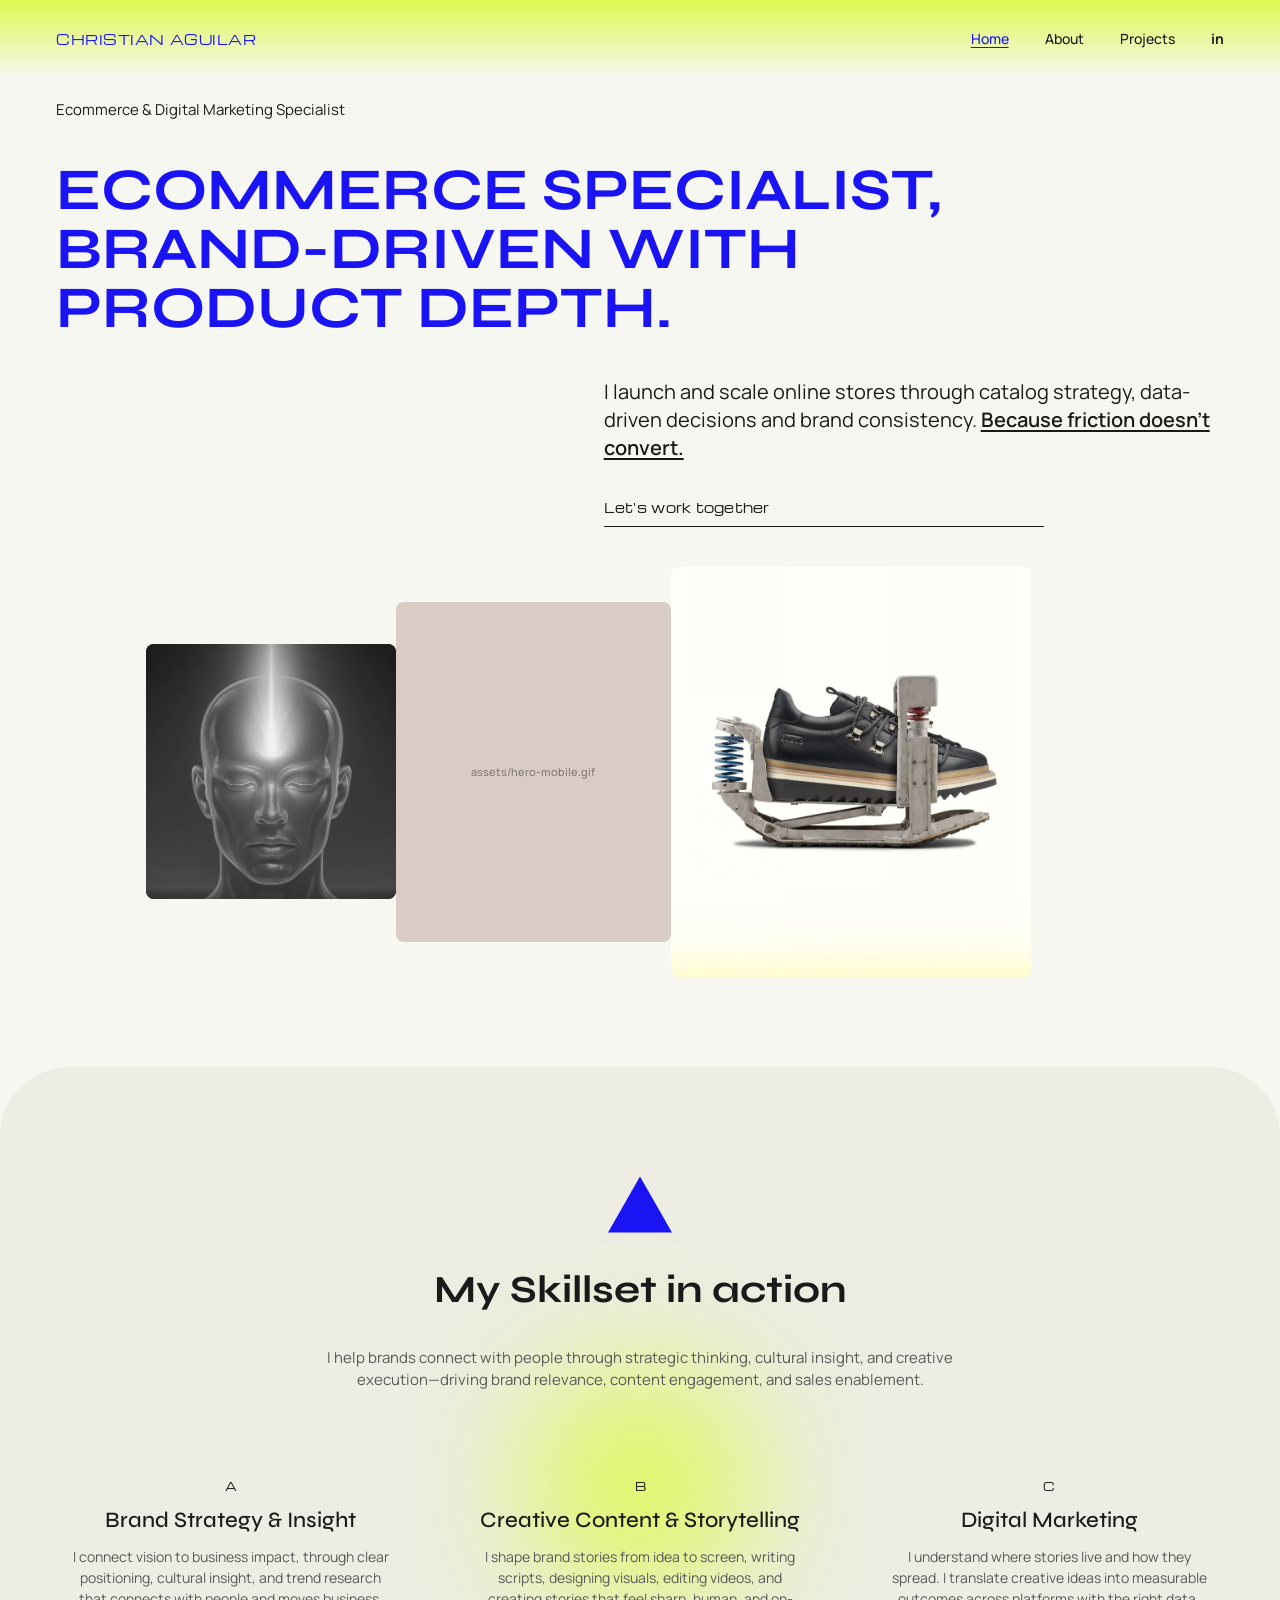
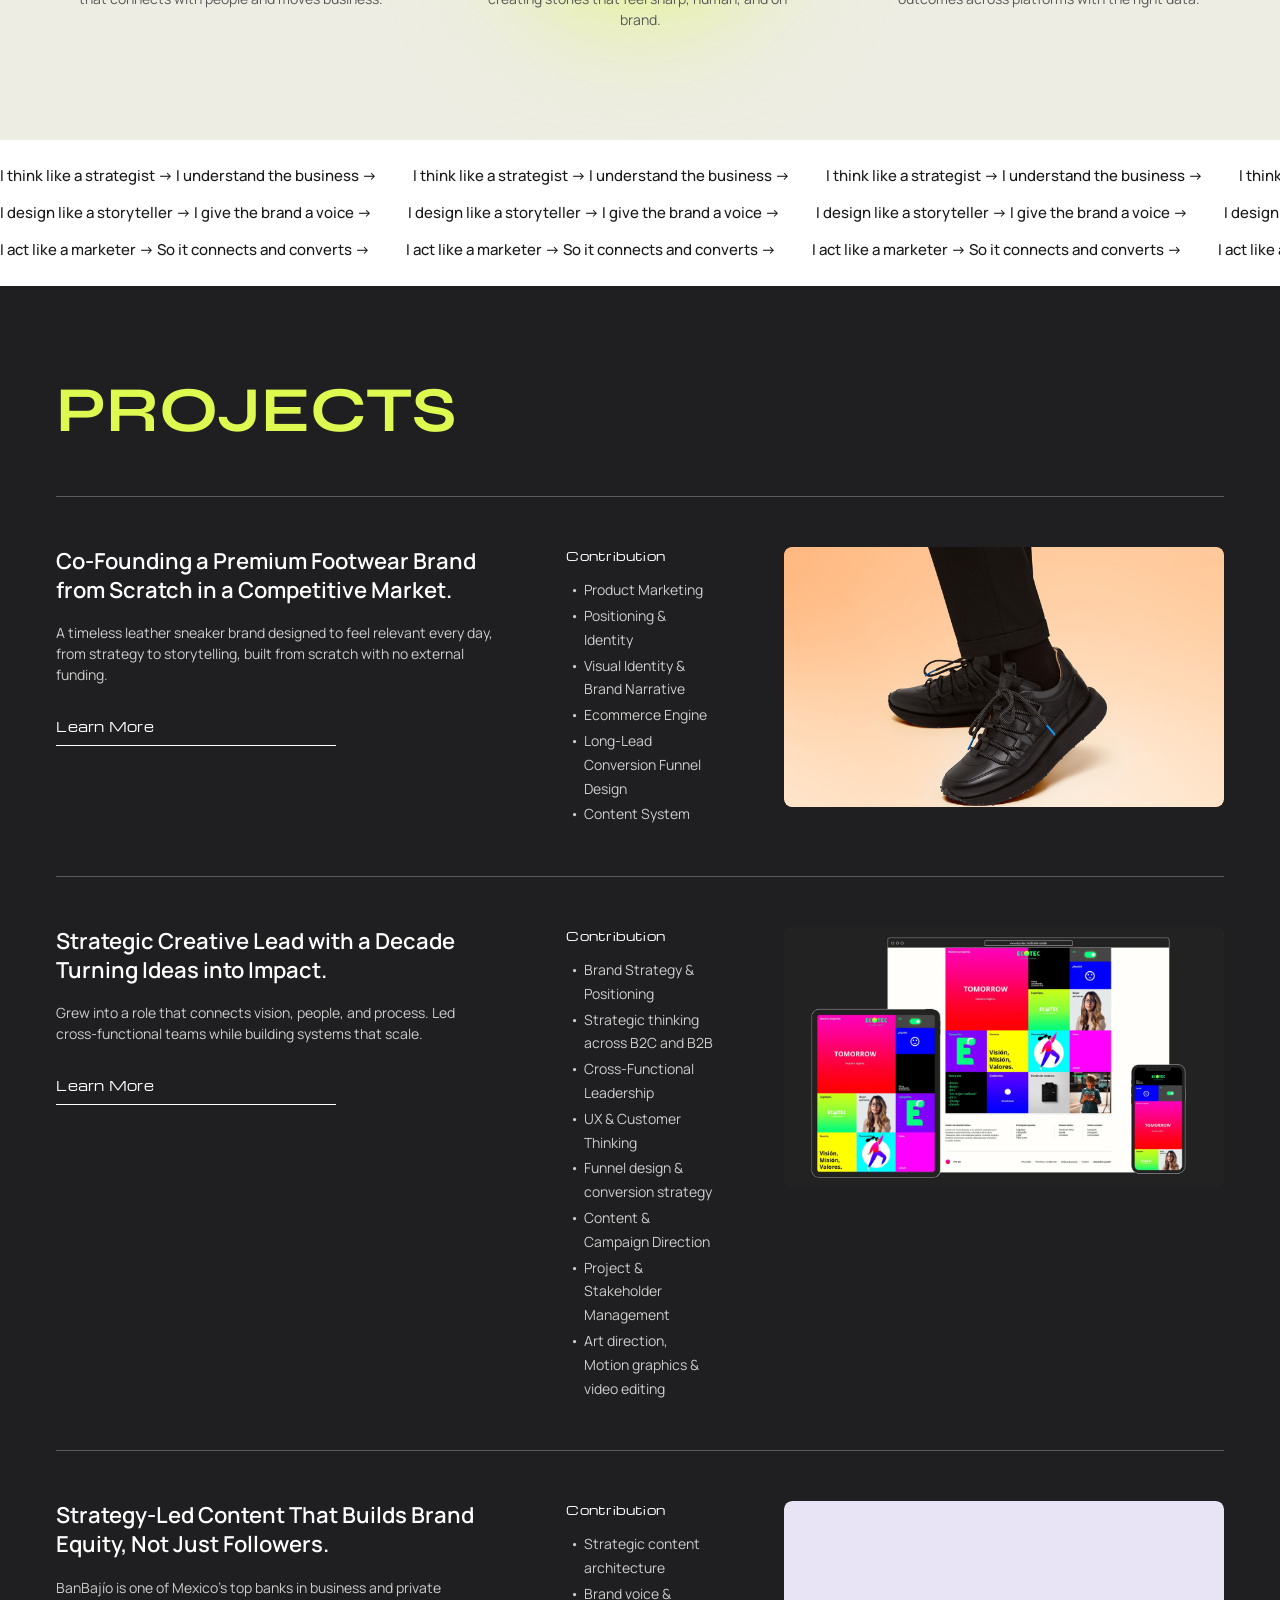
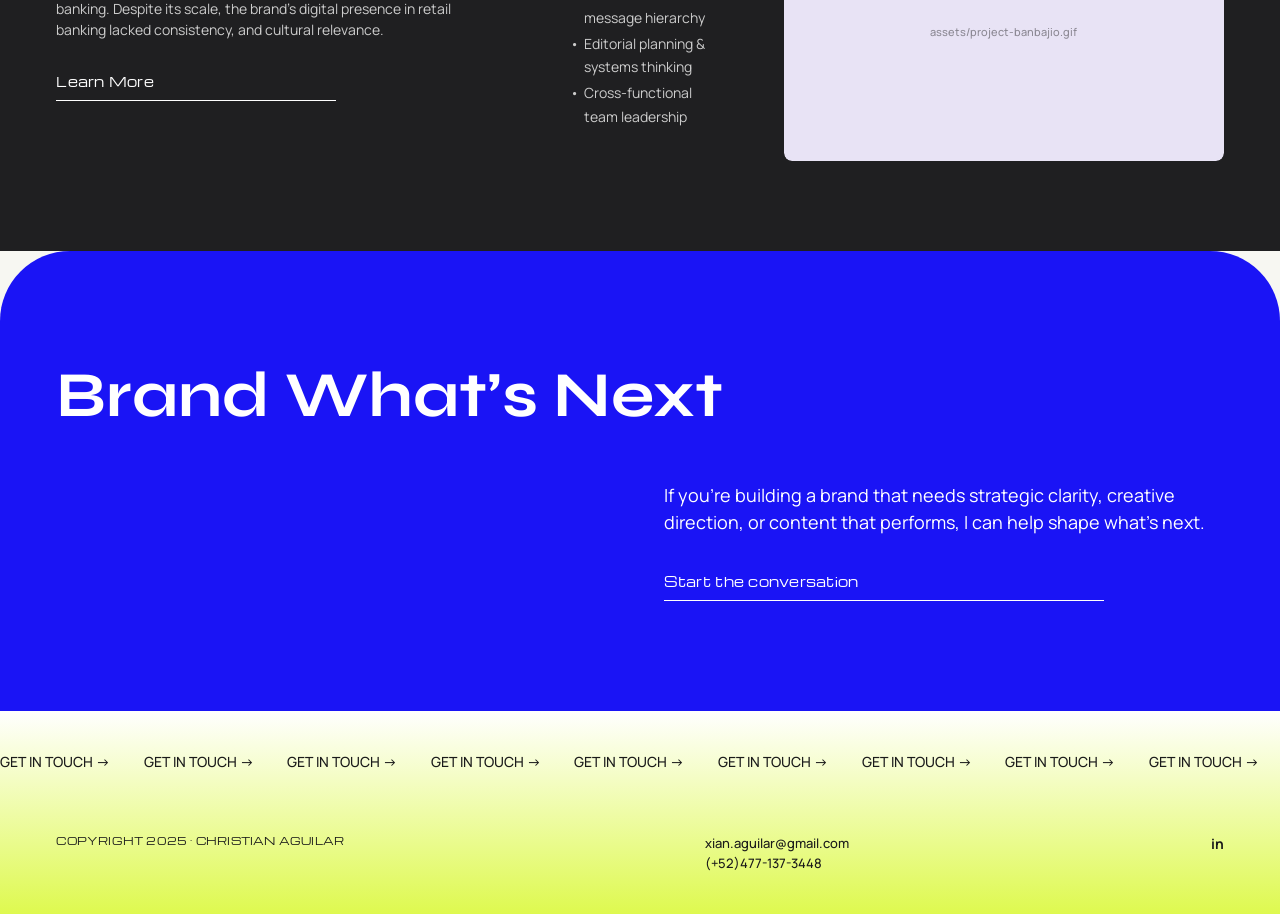
==== commit 38459184: "Update index.html" ====
--- a/index.html
+++ b/index.html
@@ -43,7 +43,7 @@
 </section>
 <section class="projects" id="projects">
   <h2>Projects</h2>
-  <article class="project"><div class="project-info"><h3>Co-Founding a Premium Footwear Brand from Scratch in a Competitive Market.</h3><p>A timeless leather sneaker brand designed to feel relevant every day, from strategy to storytelling, built from scratch with no external funding.</p><a class="link" href="lad.html">Learn More</a></div><div class="project-contrib"><h4>Contribution</h4><ul class="dots"><li>Product Marketing</li><li>Positioning &amp; Identity</li><li>Visual Identity &amp; Brand Narrative</li><li>Ecommerce Engine</li><li>Long-Lead Conversion Funnel Design</li><li>Content System</li></ul></div><a class="project-img" href="lad.html" tabindex="-1" aria-hidden="true"><div class="slot " data-img="project-lad" data-label="assets/project-lad.webp" style="--ar:440/260;--c:#f3a878" role="img" aria-label="L-A-D premium footwear brand"></div></a></article><article class="project"><div class="project-info"><h3>Strategic Creative Lead with a Decade Turning Ideas into Impact.</h3><p>Grew into a role that connects vision, people, and process. Led cross-functional teams while building systems that scale.</p><a class="link" href="designfor.html">Learn More</a></div><div class="project-contrib"><h4>Contribution</h4><ul class="dots"><li>Brand Strategy &amp; Positioning</li><li>Strategic thinking across B2C and B2B</li><li>Cross-Functional Leadership</li><li>UX &amp; Customer Thinking</li><li>Funnel design &amp; conversion strategy</li><li>Content &amp; Campaign Direction</li><li>Project &amp; Stakeholder Management</li><li>Art direction, Motion graphics &amp; video editing</li></ul></div><a class="project-img" href="designfor.html" tabindex="-1" aria-hidden="true"><div class="slot dark" data-img="project-designfor" data-label="assets/project-designfor.webp" style="--ar:440/260;--c:#2c2c2e" role="img" aria-label="Designfor brand and web work"></div></a></article><article class="project"><div class="project-info"><h3>Strategy-Led Content That Builds Brand Equity, Not Just Followers.</h3><p>BanBajío is one of Mexico's top banks in business and private banking. Despite its scale, the brand's digital presence in retail banking lacked consistency, and cultural relevance.</p><a class="link" href="banbajio.html">Learn More</a></div><div class="project-contrib"><h4>Contribution</h4><ul class="dots"><li>Strategic content architecture</li><li>Brand voice &amp; message hierarchy</li><li>Editorial planning &amp; systems thinking</li><li>Cross-functional team leadership</li></ul></div><a class="project-img" href="banbajio.html" tabindex="-1" aria-hidden="true"><div class="slot " data-img="project-banbajio" data-label="assets/project-banbajio.gig" style="--ar:440/260;--c:#e8e3f5" role="img" aria-label="BanBajío content collage"></div></a></article>
+  <article class="project"><div class="project-info"><h3>Co-Founding a Premium Footwear Brand from Scratch in a Competitive Market.</h3><p>A timeless leather sneaker brand designed to feel relevant every day, from strategy to storytelling, built from scratch with no external funding.</p><a class="link" href="lad.html">Learn More</a></div><div class="project-contrib"><h4>Contribution</h4><ul class="dots"><li>Product Marketing</li><li>Positioning &amp; Identity</li><li>Visual Identity &amp; Brand Narrative</li><li>Ecommerce Engine</li><li>Long-Lead Conversion Funnel Design</li><li>Content System</li></ul></div><a class="project-img" href="lad.html" tabindex="-1" aria-hidden="true"><div class="slot " data-img="project-lad" data-label="assets/project-lad.webp" style="--ar:440/260;--c:#f3a878" role="img" aria-label="L-A-D premium footwear brand"></div></a></article><article class="project"><div class="project-info"><h3>Strategic Creative Lead with a Decade Turning Ideas into Impact.</h3><p>Grew into a role that connects vision, people, and process. Led cross-functional teams while building systems that scale.</p><a class="link" href="designfor.html">Learn More</a></div><div class="project-contrib"><h4>Contribution</h4><ul class="dots"><li>Brand Strategy &amp; Positioning</li><li>Strategic thinking across B2C and B2B</li><li>Cross-Functional Leadership</li><li>UX &amp; Customer Thinking</li><li>Funnel design &amp; conversion strategy</li><li>Content &amp; Campaign Direction</li><li>Project &amp; Stakeholder Management</li><li>Art direction, Motion graphics &amp; video editing</li></ul></div><a class="project-img" href="designfor.html" tabindex="-1" aria-hidden="true"><div class="slot dark" data-img="project-designfor" data-label="assets/project-designfor.webp" style="--ar:440/260;--c:#2c2c2e" role="img" aria-label="Designfor brand and web work"></div></a></article><article class="project"><div class="project-info"><h3>Strategy-Led Content That Builds Brand Equity, Not Just Followers.</h3><p>BanBajío is one of Mexico's top banks in business and private banking. Despite its scale, the brand's digital presence in retail banking lacked consistency, and cultural relevance.</p><a class="link" href="banbajio.html">Learn More</a></div><div class="project-contrib"><h4>Contribution</h4><ul class="dots"><li>Strategic content architecture</li><li>Brand voice &amp; message hierarchy</li><li>Editorial planning &amp; systems thinking</li><li>Cross-functional team leadership</li></ul></div><a class="project-img" href="banbajio.html" tabindex="-1" aria-hidden="true"><div class="slot " data-img="project-banbajio" data-label="assets/project-banbajio.gif" style="--ar:440/260;--c:#e8e3f5" role="img" aria-label="BanBajío content collage"></div></a></article>
 </section>
 <section class="cta-section">
   <h2>Brand What’s Next</h2>
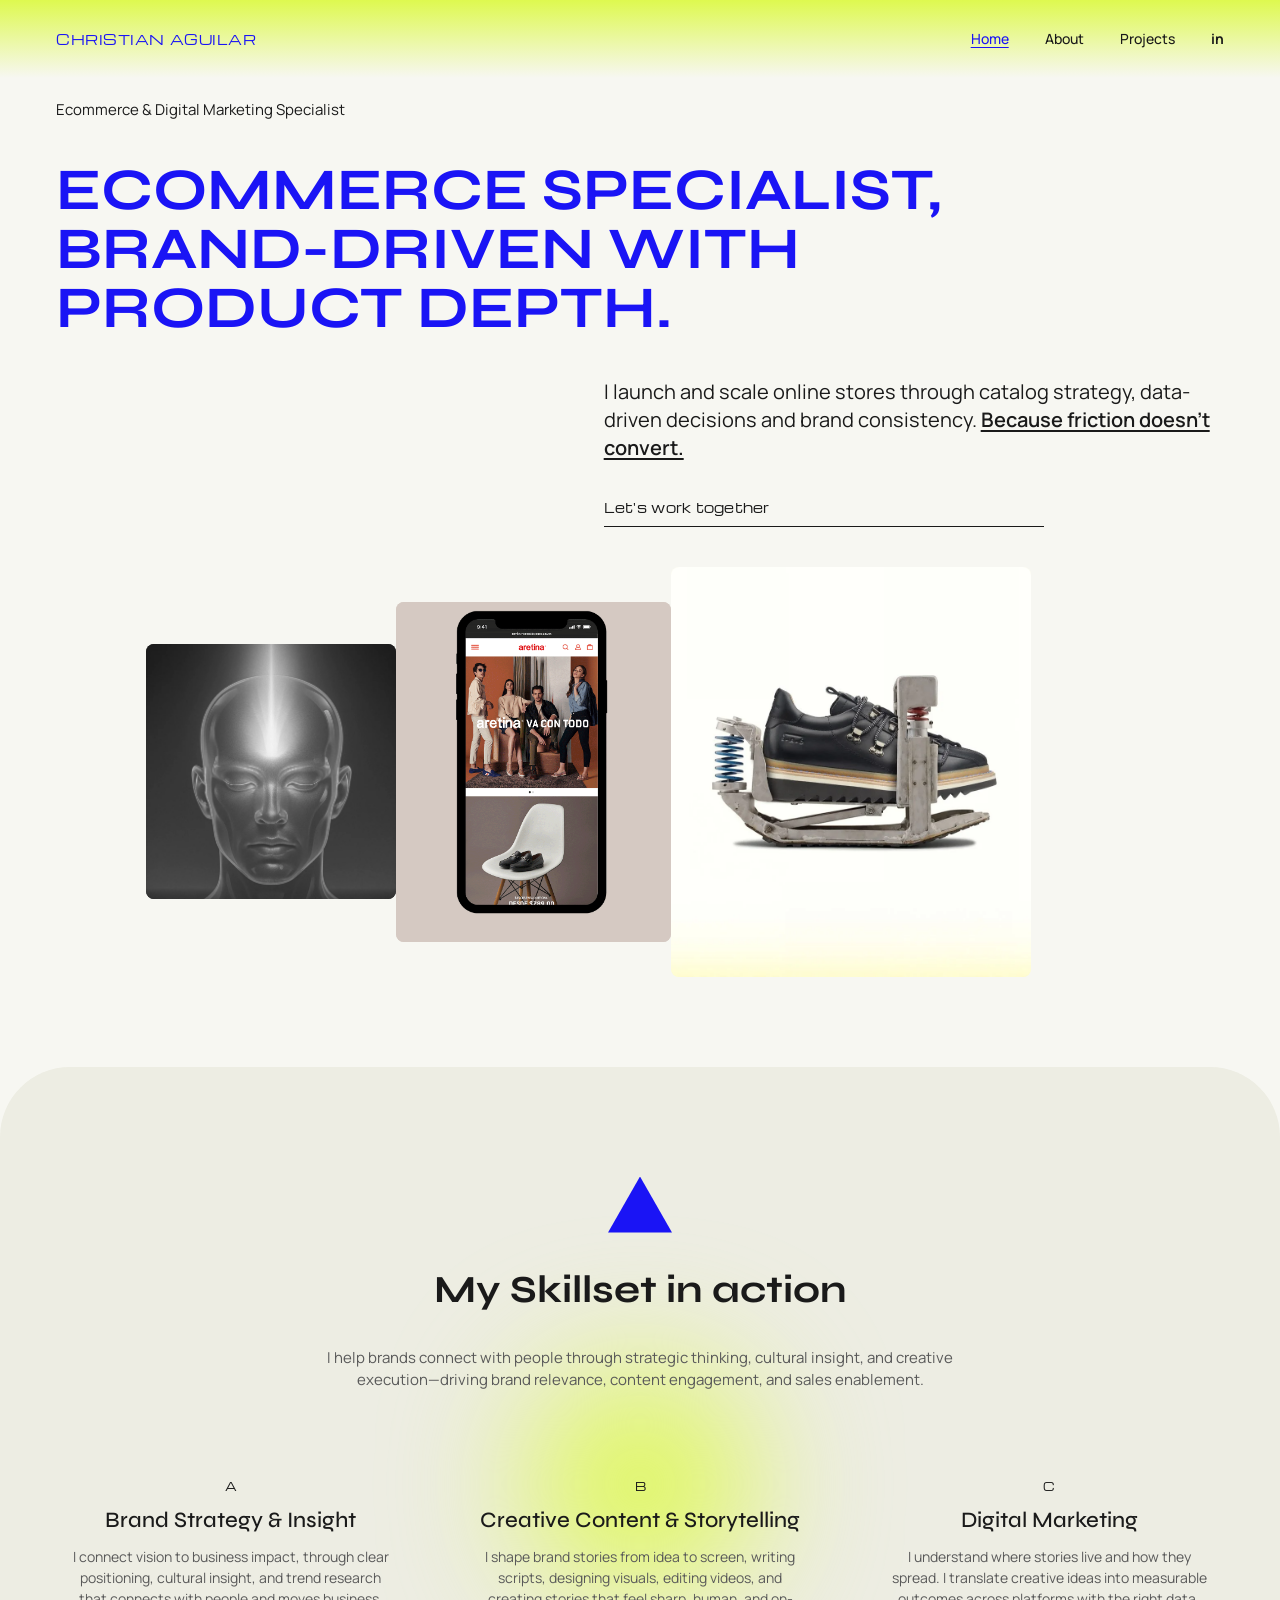
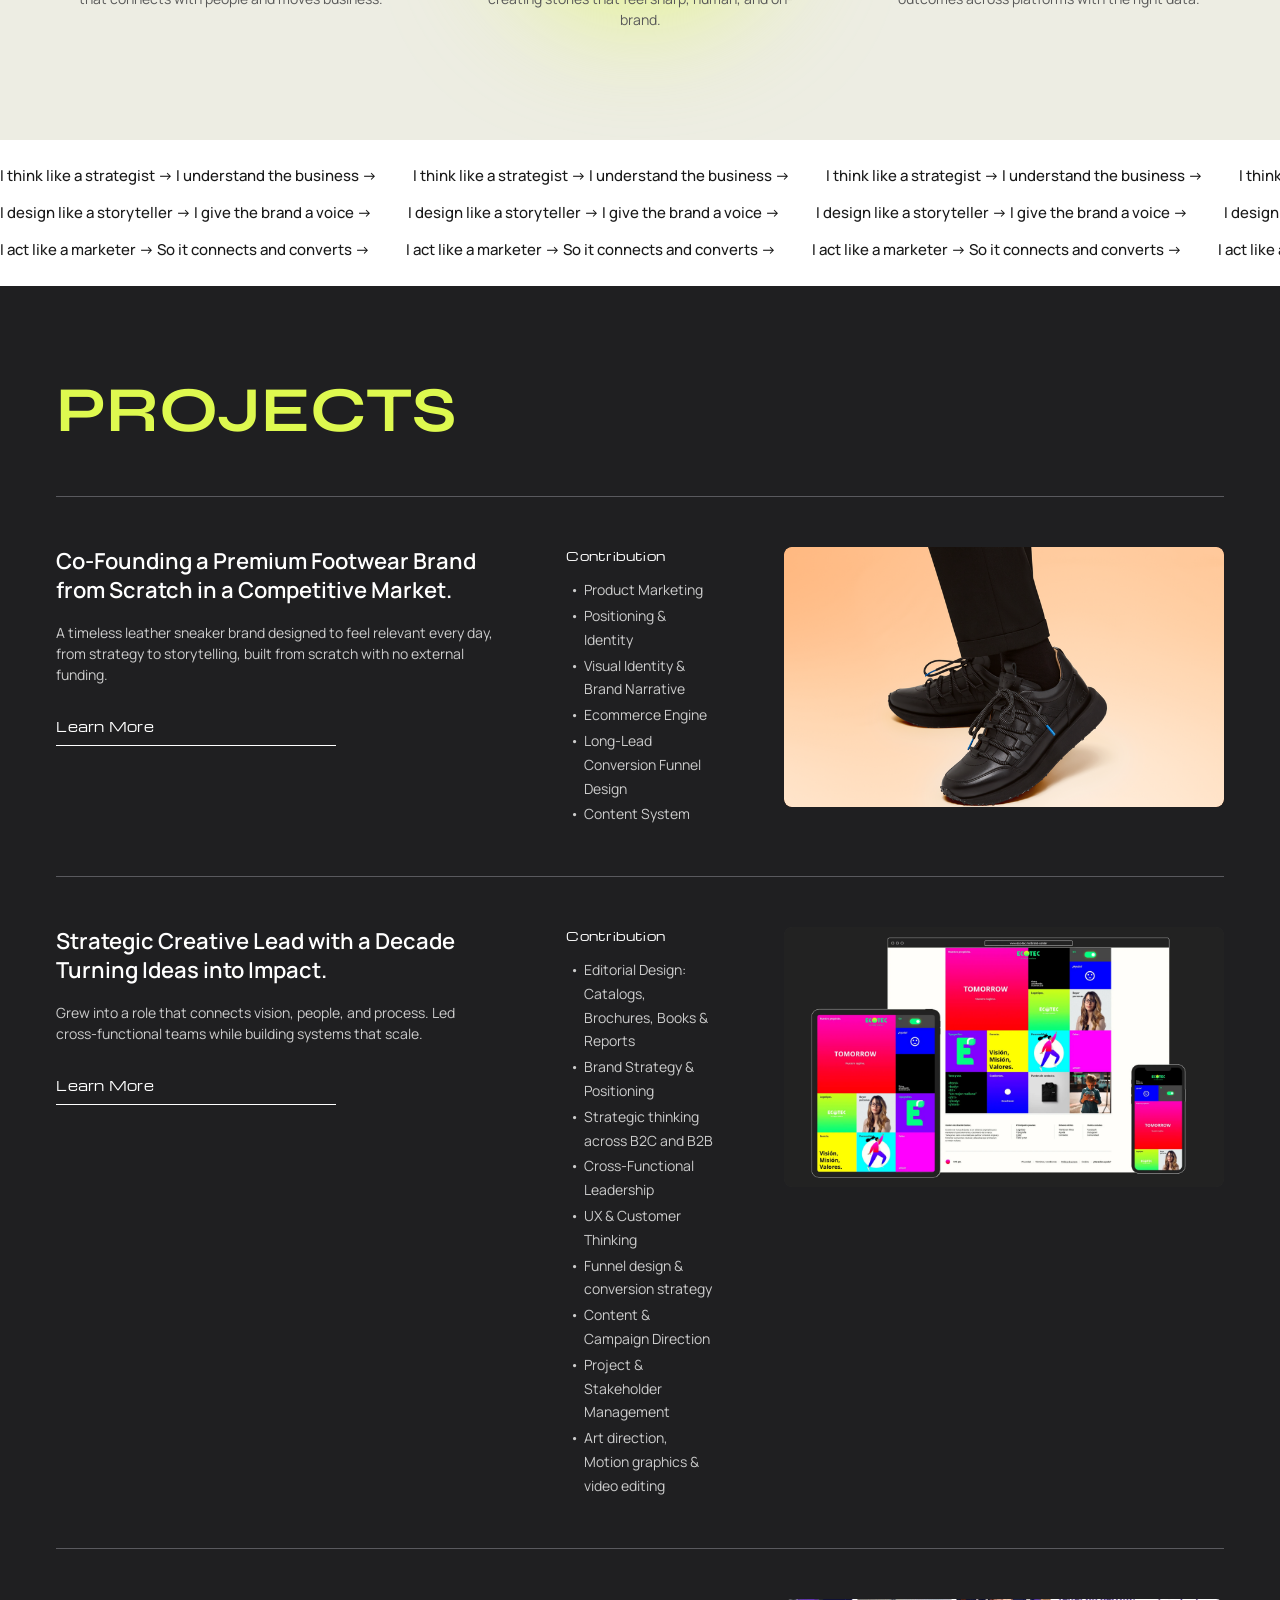
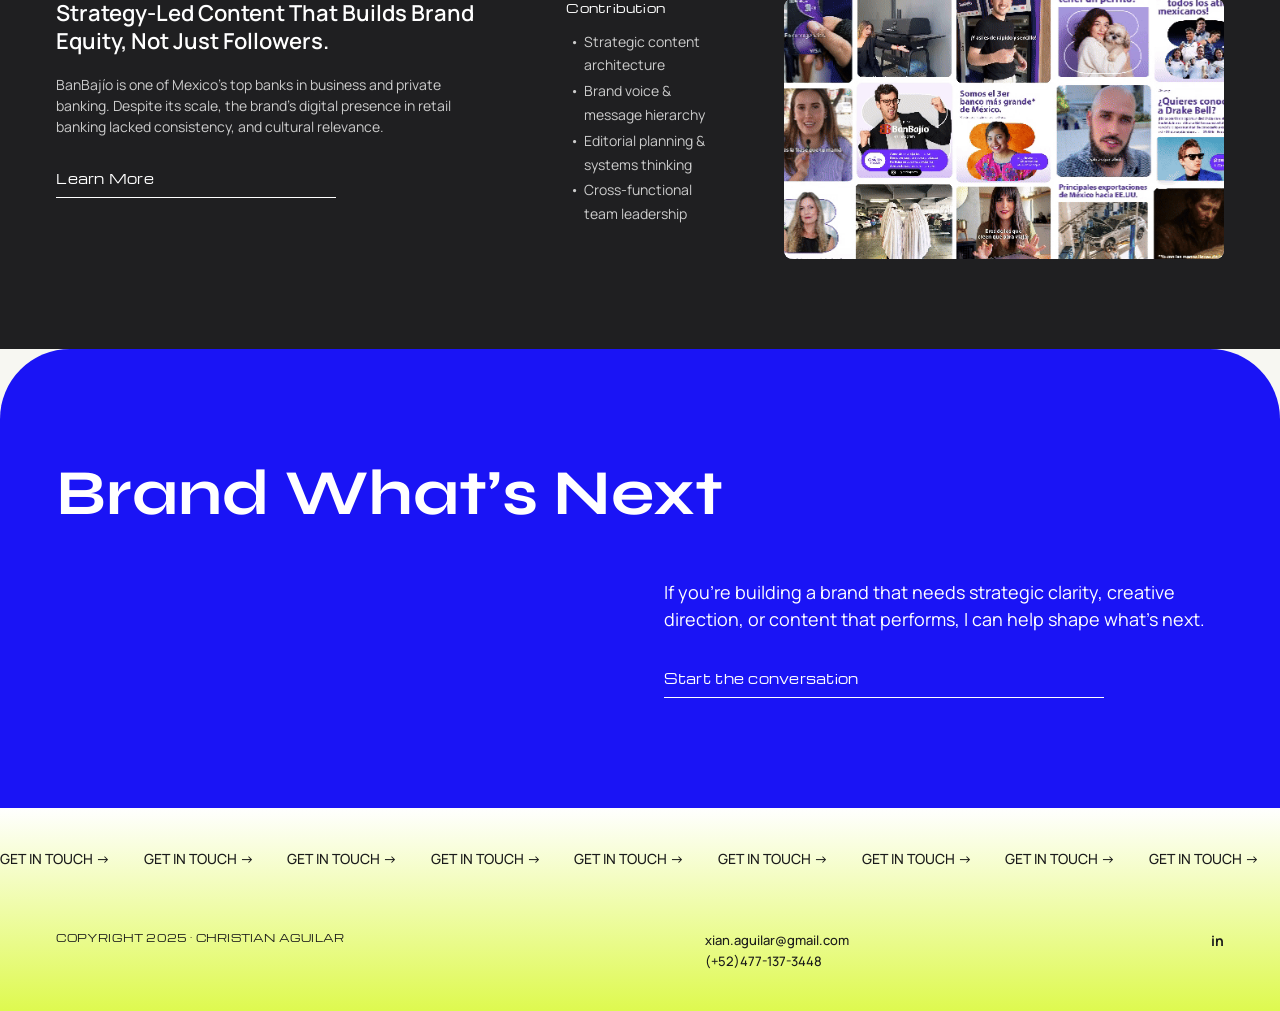
==== commit 93ec97a4: "Update index.html" ====
--- a/index.html
+++ b/index.html
@@ -43,7 +43,7 @@
 </section>
 <section class="projects" id="projects">
   <h2>Projects</h2>
-  <article class="project"><div class="project-info"><h3>Co-Founding a Premium Footwear Brand from Scratch in a Competitive Market.</h3><p>A timeless leather sneaker brand designed to feel relevant every day, from strategy to storytelling, built from scratch with no external funding.</p><a class="link" href="lad.html">Learn More</a></div><div class="project-contrib"><h4>Contribution</h4><ul class="dots"><li>Product Marketing</li><li>Positioning &amp; Identity</li><li>Visual Identity &amp; Brand Narrative</li><li>Ecommerce Engine</li><li>Long-Lead Conversion Funnel Design</li><li>Content System</li></ul></div><a class="project-img" href="lad.html" tabindex="-1" aria-hidden="true"><div class="slot " data-img="project-lad" data-label="assets/project-lad.webp" style="--ar:440/260;--c:#f3a878" role="img" aria-label="L-A-D premium footwear brand"></div></a></article><article class="project"><div class="project-info"><h3>Strategic Creative Lead with a Decade Turning Ideas into Impact.</h3><p>Grew into a role that connects vision, people, and process. Led cross-functional teams while building systems that scale.</p><a class="link" href="designfor.html">Learn More</a></div><div class="project-contrib"><h4>Contribution</h4><ul class="dots"><li>Brand Strategy &amp; Positioning</li><li>Strategic thinking across B2C and B2B</li><li>Cross-Functional Leadership</li><li>UX &amp; Customer Thinking</li><li>Funnel design &amp; conversion strategy</li><li>Content &amp; Campaign Direction</li><li>Project &amp; Stakeholder Management</li><li>Art direction, Motion graphics &amp; video editing</li></ul></div><a class="project-img" href="designfor.html" tabindex="-1" aria-hidden="true"><div class="slot dark" data-img="project-designfor" data-label="assets/project-designfor.webp" style="--ar:440/260;--c:#2c2c2e" role="img" aria-label="Designfor brand and web work"></div></a></article><article class="project"><div class="project-info"><h3>Strategy-Led Content That Builds Brand Equity, Not Just Followers.</h3><p>BanBajío is one of Mexico's top banks in business and private banking. Despite its scale, the brand's digital presence in retail banking lacked consistency, and cultural relevance.</p><a class="link" href="banbajio.html">Learn More</a></div><div class="project-contrib"><h4>Contribution</h4><ul class="dots"><li>Strategic content architecture</li><li>Brand voice &amp; message hierarchy</li><li>Editorial planning &amp; systems thinking</li><li>Cross-functional team leadership</li></ul></div><a class="project-img" href="banbajio.html" tabindex="-1" aria-hidden="true"><div class="slot " data-img="project-banbajio" data-label="assets/project-banbajio.gif" style="--ar:440/260;--c:#e8e3f5" role="img" aria-label="BanBajío content collage"></div></a></article>
+  <article class="project"><div class="project-info"><h3>Co-Founding a Premium Footwear Brand from Scratch in a Competitive Market.</h3><p>A timeless leather sneaker brand designed to feel relevant every day, from strategy to storytelling, built from scratch with no external funding.</p><a class="link" href="lad.html">Learn More</a></div><div class="project-contrib"><h4>Contribution</h4><ul class="dots"><li>Product Marketing</li><li>Positioning &amp; Identity</li><li>Visual Identity &amp; Brand Narrative</li><li>Ecommerce Engine</li><li>Long-Lead Conversion Funnel Design</li><li>Content System</li></ul></div><a class="project-img" href="lad.html" tabindex="-1" aria-hidden="true"><div class="slot " data-img="project-lad" data-label="assets/project-lad.webp" style="--ar:440/260;--c:#f3a878" role="img" aria-label="L-A-D premium footwear brand"></div></a></article><article class="project"><div class="project-info"><h3>Strategic Creative Lead with a Decade Turning Ideas into Impact.</h3><p>Grew into a role that connects vision, people, and process. Led cross-functional teams while building systems that scale.</p><a class="link" href="designfor.html">Learn More</a></div><div class="project-contrib"><h4>Contribution</h4><ul class="dots"><li>Editorial Design: Catalogs, Brochures, Books &amp; Reports</li><li>Brand Strategy &amp; Positioning</li><li>Strategic thinking across B2C and B2B</li><li>Cross-Functional Leadership</li><li>UX &amp; Customer Thinking</li><li>Funnel design &amp; conversion strategy</li><li>Content &amp; Campaign Direction</li><li>Project &amp; Stakeholder Management</li><li>Art direction, Motion graphics &amp; video editing</li></ul></div><a class="project-img" href="designfor.html" tabindex="-1" aria-hidden="true"><div class="slot dark" data-img="project-designfor" data-label="assets/project-designfor.webp" style="--ar:440/260;--c:#2c2c2e" role="img" aria-label="Designfor brand and web work"></div></a></article><article class="project"><div class="project-info"><h3>Strategy-Led Content That Builds Brand Equity, Not Just Followers.</h3><p>BanBajío is one of Mexico's top banks in business and private banking. Despite its scale, the brand's digital presence in retail banking lacked consistency, and cultural relevance.</p><a class="link" href="banbajio.html">Learn More</a></div><div class="project-contrib"><h4>Contribution</h4><ul class="dots"><li>Strategic content architecture</li><li>Brand voice &amp; message hierarchy</li><li>Editorial planning &amp; systems thinking</li><li>Cross-functional team leadership</li></ul></div><a class="project-img" href="banbajio.html" tabindex="-1" aria-hidden="true"><div class="slot " data-img="project-banbajio" data-label="assets/project-banbajio.gif" style="--ar:440/260;--c:#e8e3f5" role="img" aria-label="BanBajío content collage"></div></a></article>
 </section>
 <section class="cta-section">
   <h2>Brand What’s Next</h2>
--- a/css/styles.css
+++ b/css/styles.css
@@ -28,7 +28,7 @@
 .slot::after{content:attr(data-label);position:absolute;inset:0;display:grid;place-items:center;padding:12px;text-align:center;font:500 11px Manrope,sans-serif;color:rgba(0,0,0,.4);word-break:break-all}
 .slot.dark::after,.slot.phone::after{color:rgba(255,255,255,.45)}
 .slot.loaded::after{display:none}
-.slot img{position:absolute;inset:0;width:100%;height:100%;object-fit:cover}
+.slot img,.slot video{position:absolute;inset:0;width:100%;height:100%;object-fit:cover}
 .slot.phone{border-radius:28px}
 .ul{text-decoration:underline;text-underline-offset:3px;font-weight:600}
 
